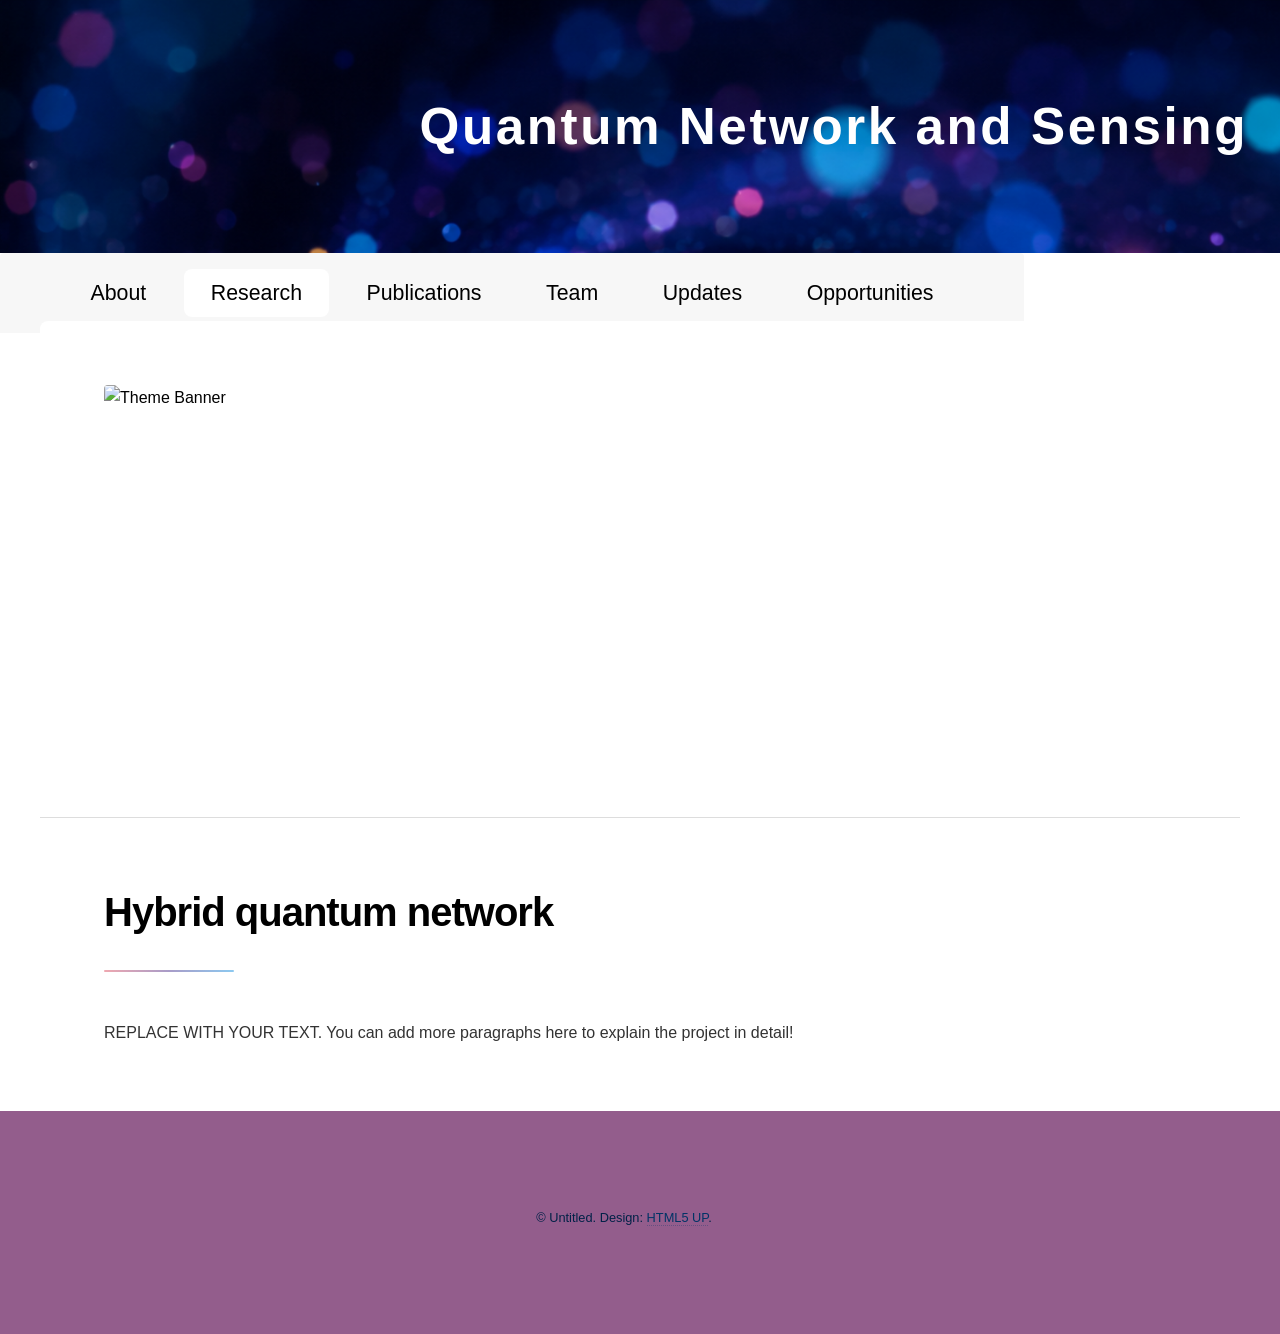
==== hybrid-network.html @ e22edadd "Create hybrid-network.html" ====
<!DOCTYPE HTML>
<html>
	<head>
		<title>Research Theme - NeQsus Lab</title>
		<meta charset="utf-8" />
		<meta name="viewport" content="width=device-width, initial-scale=1, user-scalable=no" />
		<link rel="stylesheet" href="assets/css/main.css?v=15" />
		<noscript><link rel="stylesheet" href="assets/css/noscript.css" /></noscript>
		<style>
			.align-left { text-align: left !important; }
			header.major.align-left::after { margin-left: 0 !important; }
			
			/* Custom Banner Image Styling */
			.image.main {
				margin: 0 0 3em 0;
				padding: 0;
				display: block;
			}
			.image.main img {
				width: 100%;
				height: 400px;
				object-fit: cover; 
				border-radius: 4px 4px 0 0;
			}
			@media screen and (max-width: 736px) {
				.image.main img { height: 200px; }
			}
		</style>
	</head>
	<body class="is-preload">

			<div id="wrapper">
					<header id="header" class="alt">
						<h1 class="site-title">Quantum Network and Sensing</h1>
					</header>

					<nav id="nav">
						<ul>
							<li><a href="index.html">About</a></li>
							<li><a href="research.html" class="active">Research</a></li>
							<li><a href="publications.html">Publications</a></li>
							<li><a href="team.html">Team</a></li>
							<li><a href="news.html">Updates</a></li>
							<li><a href="opportunities.html">Opportunities</a></li>
						</ul>
					</nav>

					<div id="main">
							<!-- 1. CHANGE THIS IMAGE -->
							<span class="image main"><img src="images/images/Hybrid_network.png" alt="Theme Banner" /></span>

							<section class="main">
								<header class="major align-left">
									<!-- 2. CHANGE THIS TITLE -->
									<h2>Hybrid quantum network</h2>
								</header>
								
								<!-- 3. CHANGE THIS TEXT -->
								<p>
									REPLACE WITH YOUR TEXT. You can add more paragraphs here to explain the project in detail!
								</p>
								
							</section>
					</div>

					<footer id="footer">
						<p class="copyright">&copy; Untitled. Design: <a href="https://html5up.net">HTML5 UP</a>.</p>
					</footer>
			</div>

			<script src="assets/js/jquery.min.js"></script>
			<script src="assets/js/jquery.scrollex.min.js"></script>
			<script src="assets/js/jquery.scrolly.min.js"></script>
			<script src="assets/js/browser.min.js"></script>
			<script src="assets/js/breakpoints.min.js"></script>
			<script src="assets/js/util.js"></script>
			<script src="assets/js/main.js"></script>

	</body>
</html>
---- assets/css/main.css ----
@import url(fontawesome-all.min.css);
@import url('https://fonts.googleapis.com/css2?family=Lora:wght@400;700&family=Merriweather:wght@300;400;700&family=Open+Sans:wght@300;400;600;700&display=swap');

/*
	Stellar by HTML5 UP
	html5up.net | @ajlkn
	Free for personal and commercial use under the CCA 3.0 license (html5up.net/license)
*/

html, body, div, span, applet, object,
iframe, h1, h2, h3, h4, h5, h6, p, blockquote,
pre, a, abbr, acronym, address, big, cite,
code, del, dfn, em, img, ins, kbd, q, s, samp,
small, strike, strong, sub, sup, tt, var, b,
u, i, center, dl, dt, dd, ol, ul, li, fieldset,
form, label, legend, table, caption, tbody,
tfoot, thead, tr, th, td, article, aside,
canvas, details, embed, figure, figcaption,
footer, header, hgroup, menu, nav, output, ruby,
section, summary, time, mark, audio, video {
	margin: 0;
	padding: 0;
	border: 0;
	font-size: 100%;
	font: inherit;
	vertical-align: baseline;}

article, aside, details, figcaption, figure,
footer, header, hgroup, menu, nav, section {
	display: block;}

body {
	line-height: 1;
}

ol, ul {
	list-style: none;
}

blockquote, q {
	quotes: none;
}

	blockquote:before, blockquote:after, q:before, q:after {
		content: '';
		content: none;
	}

table {
	border-collapse: collapse;
	border-spacing: 0;
}

body {
	-webkit-text-size-adjust: none;
}

mark {
	background-color: transparent;
	color: inherit;
}

input::-moz-focus-inner {
	border: 0;
	padding: 0;
}

input, select, textarea {
	-moz-appearance: none;
	-webkit-appearance: none;
	-ms-appearance: none;
	appearance: none;
}

/* Basic */

	@-ms-viewport {
		width: device-width;
	}

	body {
		-ms-overflow-style: scrollbar;
	}

	@media screen and (max-width: 480px) {

		html, body {
			min-width: 320px;
		}

	}

	html {
		box-sizing: border-box;
	}

	*, *:before, *:after {
		box-sizing: inherit;
	}

	body {
		background-color: #1a1a1a;
		background-image: url("../../images/Background.jpg");
		background-size: cover;
		background-position: center center;
		background-attachment: fixed;
		background-repeat: no-repeat;
	}

		body.is-preload *, body.is-preload *:before, body.is-preload *:after {
			-moz-animation: none !important;
			-webkit-animation: none !important;
			-ms-animation: none !important;
			animation: none !important;
			-moz-transition: none !important;
			-webkit-transition: none !important;
			-ms-transition: none !important;
			transition: none !important;
		}

/* Type */

	body {
		background-color: #935d8c;
		color: rgba(255, 255, 255, 0.65);
	}

	body, input, select, textarea {
		font-family: "Open Sans", Helvetica, sans-serif;
		font-size: 17pt;
		font-weight: 300;
		line-height: 1.65;
	}

		@media screen and (max-width: 1680px) {

			body, input, select, textarea {
				font-size: 14pt;
			}

		}

		@media screen and (max-width: 1280px) {

			body, input, select, textarea {
				font-size: 12pt;
			}

		}

		@media screen and (max-width: 360px) {

			body, input, select, textarea {
				font-size: 11pt;
			}

		}

	a {
		-moz-transition: color 0.2s ease, border-bottom 0.2s ease;
		-webkit-transition: color 0.2s ease, border-bottom 0.2s ease;
		-ms-transition: color 0.2s ease, border-bottom 0.2s ease;
		transition: color 0.2s ease, border-bottom 0.2s ease;
		text-decoration: none;
		border-bottom: dotted 1px;
		color: inherit;
	}

		a:hover {
			border-bottom-color: transparent;
		}

	strong, b {
		font-weight: 400;
	}

	em, i {
		font-style: italic;
	}

	p {
		margin: 0 0 2em 0;
	}

		p.content {
			-moz-columns: 20em 2;
			-webkit-columns: 20em 2;
			-ms-columns: 20em 2;
			columns: 20em 2;
			-moz-column-gap: 2em;
			-webkit-column-gap: 2em;
			-ms-column-gap: 2em;
			column-gap: 2em;
			text-align: justify;
		}

	h1, h2, h3, h4, h5, h6 {
		font-family: "Lora", serif;
		font-weight: 700;
		line-height: 1.5;
		margin: 0 0 0.7em 0;
		letter-spacing: -0.025em;
	}

		h1 a, h2 a, h3 a, h4 a, h5 a, h6 a {
			color: inherit;
			text-decoration: none;
		}

	h1 {
		font-size: calc(2.5em + 6pt);
		line-height: 1.2;
	}

	h2 {
		font-size: calc(1.5em + 6pt);
	}

	h3 {
		font-size: calc(1.25em + 6pt);
	}

	h4 {
		font-size: calc(1.1em + 6pt);
	}

	h5 {
		font-size: calc(0.9em + 6pt);
	}

	h6 {
		font-size: calc(0.7em + 6pt);
	}

	@media screen and (max-width: 736px) {

		h1 {
			font-size: calc(2em + 6pt);
		}

	}

	sub {
		font-size: 0.8em;
		position: relative;
		top: 0.5em;
	}

	sup {
		font-size: 0.8em;
		position: relative;
		top: -0.5em;
	}

	blockquote {
		border-left: solid 4px;
		font-style: italic;
		margin: 0 0 2em 0;
		padding: 0.5em 0 0.5em 2em;
	}

	code {
		border-radius: 8px;
		border: solid 1px;
		font-family: "Courier New", monospace;
		font-size: 0.9em;
		margin: 0 0.25em;
		padding: 0.25em 0.65em;
	}

	pre {
		-webkit-overflow-scrolling: touch;
		font-family: "Courier New", monospace;
		font-size: 0.9em;
		margin: 0 0 2em 0;
	}

		pre code {
			display: block;
			line-height: 1.75;
			padding: 1em 1.5em;
			overflow-x: auto;
		}

	hr {
		border: 0;
		border-bottom: solid 1px;
		margin: 2em 0;
	}

		hr.major {
			margin: 3em 0;
		}

	.align-left {
		text-align: left;
	}

	.align-center {
		text-align: center;
	}

	.align-right {
		text-align: right;
	}

	input, select, textarea {
		color: #ffffff;
	}

	a:hover {
		color: #ffffff;
	}

	strong, b {
		color: #ffffff;
	}

	h1, h2, h3, h4, h5, h6 {
		color: #ffffff;
	}

	blockquote {
		border-left-color: rgba(255, 255, 255, 0.35);
	}

	code {
		background: rgba(255, 255, 255, 0.075);
		border-color: rgba(255, 255, 255, 0.35);
	}

	hr {
		border-bottom-color: rgba(255, 255, 255, 0.35);
	}

/* Row */

	.row {
		display: flex;
		flex-wrap: wrap;
		box-sizing: border-box;
		align-items: stretch;
	}

		.row > * {
			box-sizing: border-box;
		}

		.row.gtr-uniform > * > :last-child {
			margin-bottom: 0;
		}

		.row.aln-left {
			justify-content: flex-start;
		}

		.row.aln-center {
			justify-content: center;
		}

		.row.aln-right {
			justify-content: flex-end;
		}

		.row.aln-top {
			align-items: flex-start;
		}

		.row.aln-middle {
			align-items: center;
		}

		.row.aln-bottom {
			align-items: flex-end;
		}

		.row > .imp {
			order: -1;
		}

		.row > .col-1 {
			width: 8.33333%;
		}

		.row > .off-1 {
			margin-left: 8.33333%;
		}

		.row > .col-2 {
			width: 16.66667%;
		}

		.row > .off-2 {
			margin-left: 16.66667%;
		}

		.row > .col-3 {
			width: 25%;
		}

		.row > .off-3 {
			margin-left: 25%;
		}

		.row > .col-4 {
			width: 33.33333%;
		}

		.row > .off-4 {
			margin-left: 33.33333%;
		}

		.row > .col-5 {
			width: 41.66667%;
		}

		.row > .off-5 {
			margin-left: 41.66667%;
		}

		.row > .col-6 {
			width: 50%;
		}

		.row > .off-6 {
			margin-left: 50%;
		}

		.row > .col-7 {
			width: 58.33333%;
		}

		.row > .off-7 {
			margin-left: 58.33333%;
		}

		.row > .col-8 {
			width: 66.66667%;
		}

		.row > .off-8 {
			margin-left: 66.66667%;
		}

		.row > .col-9 {
			width: 75%;
		}

		.row > .off-9 {
			margin-left: 75%;
		}

		.row > .col-10 {
			width: 83.33333%;
		}

		.row > .off-10 {
			margin-left: 83.33333%;
		}

		.row > .col-11 {
			width: 91.66667%;
		}

		.row > .off-11 {
			margin-left: 91.66667%;
		}

		.row > .col-12 {
			width: 100%;
		}

		.row > .off-12 {
			margin-left: 100%;
		}

		.row.gtr-0 {
			margin-top: 0;
			margin-left: 0em;
		}

			.row.gtr-0 > * {
				padding: 0 0 0 0em;
			}

			.row.gtr-0.gtr-uniform {
				margin-top: 0em;
			}

				.row.gtr-0.gtr-uniform > * {
					padding-top: 0em;
				}

		.row.gtr-25 {
			margin-top: 0;
			margin-left: -0.375em;
		}

			.row.gtr-25 > * {
				padding: 0 0 0 0.375em;
			}

			.row.gtr-25.gtr-uniform {
				margin-top: -0.375em;
			}

				.row.gtr-25.gtr-uniform > * {
					padding-top: 0.375em;
				}

		.row.gtr-50 {
			margin-top: 0;
			margin-left: -0.75em;
		}

			.row.gtr-50 > * {
				padding: 0 0 0 0.75em;
			}

			.row.gtr-50.gtr-uniform {
				margin-top: -0.75em;
			}

				.row.gtr-50.gtr-uniform > * {
					padding-top: 0.75em;
				}

		.row {
			margin-top: 0;
			margin-left: -1.5em;
		}

			.row > * {
				padding: 0 0 0 1.5em;
			}

			.row.gtr-uniform {
				margin-top: -1.5em;
			}

				.row.gtr-uniform > * {
					padding-top: 1.5em;
				}

		.row.gtr-150 {
			margin-top: 0;
			margin-left: -2.25em;
		}

			.row.gtr-150 > * {
				padding: 0 0 0 2.25em;
			}

			.row.gtr-150.gtr-uniform {
				margin-top: -2.25em;
			}

				.row.gtr-150.gtr-uniform > * {
					padding-top: 2.25em;
				}

		.row.gtr-200 {
			margin-top: 0;
			margin-left: -3em;
		}

			.row.gtr-200 > * {
				padding: 0 0 0 3em;
			}

			.row.gtr-200.gtr-uniform {
				margin-top: -3em;
			}

				.row.gtr-200.gtr-uniform > * {
					padding-top: 3em;
				}

		@media screen and (max-width: 1680px) {

			.row {
				display: flex;
				flex-wrap: wrap;
				box-sizing: border-box;
				align-items: stretch;
			}

				.row > * {
					box-sizing: border-box;
				}

				.row.gtr-uniform > * > :last-child {
					margin-bottom: 0;
				}

				.row.aln-left {
					justify-content: flex-start;
				}

				.row.aln-center {
					justify-content: center;
				}

				.row.aln-right {
					justify-content: flex-end;
				}

				.row.aln-top {
					align-items: flex-start;
				}

				.row.aln-middle {
					align-items: center;
				}

				.row.aln-bottom {
					align-items: flex-end;
				}

				.row > .imp-xlarge {
					order: -1;
				}

				.row > .col-1-xlarge {
					width: 8.33333%;
				}

				.row > .off-1-xlarge {
					margin-left: 8.33333%;
				}

				.row > .col-2-xlarge {
					width: 16.66667%;
				}

				.row > .off-2-xlarge {
					margin-left: 16.66667%;
				}

				.row > .col-3-xlarge {
					width: 25%;
				}

				.row > .off-3-xlarge {
					margin-left: 25%;
				}

				.row > .col-4-xlarge {
					width: 33.33333%;
				}

				.row > .off-4-xlarge {
					margin-left: 33.33333%;
				}

				.row > .col-5-xlarge {
					width: 41.66667%;
				}

				.row > .off-5-xlarge {
					margin-left: 41.66667%;
				}

				.row > .col-6-xlarge {
					width: 50%;
				}

				.row > .off-6-xlarge {
					margin-left: 50%;
				}

				.row > .col-7-xlarge {
					width: 58.33333%;
				}

				.row > .off-7-xlarge {
					margin-left: 58.33333%;
				}

				.row > .col-8-xlarge {
					width: 66.66667%;
				}

				.row > .off-8-xlarge {
					margin-left: 66.66667%;
				}

				.row > .col-9-xlarge {
					width: 75%;
				}

				.row > .off-9-xlarge {
					margin-left: 75%;
				}

				.row > .col-10-xlarge {
					width: 83.33333%;
				}

				.row > .off-10-xlarge {
					margin-left: 83.33333%;
				}

				.row > .col-11-xlarge {
					width: 91.66667%;
				}

				.row > .off-11-xlarge {
					margin-left: 91.66667%;
				}

				.row > .col-12-xlarge {
					width: 100%;
				}

				.row > .off-12-xlarge {
					margin-left: 100%;
				}

				.row.gtr-0 {
					margin-top: 0;
					margin-left: 0em;
				}

					.row.gtr-0 > * {
						padding: 0 0 0 0em;
					}

					.row.gtr-0.gtr-uniform {
						margin-top: 0em;
					}

						.row.gtr-0.gtr-uniform > * {
							padding-top: 0em;
						}

				.row.gtr-25 {
					margin-top: 0;
					margin-left: -0.375em;
				}

					.row.gtr-25 > * {
						padding: 0 0 0 0.375em;
					}

					.row.gtr-25.gtr-uniform {
						margin-top: -0.375em;
					}

						.row.gtr-25.gtr-uniform > * {
							padding-top: 0.375em;
						}

				.row.gtr-50 {
					margin-top: 0;
					margin-left: -0.75em;
				}

					.row.gtr-50 > * {
						padding: 0 0 0 0.75em;
					}

					.row.gtr-50.gtr-uniform {
						margin-top: -0.75em;
					}

						.row.gtr-50.gtr-uniform > * {
							padding-top: 0.75em;
						}

				.row {
					margin-top: 0;
					margin-left: -1.5em;
				}

					.row > * {
						padding: 0 0 0 1.5em;
					}

					.row.gtr-uniform {
						margin-top: -1.5em;
					}

						.row.gtr-uniform > * {
							padding-top: 1.5em;
						}

				.row.gtr-150 {
					margin-top: 0;
					margin-left: -2.25em;
				}

					.row.gtr-150 > * {
						padding: 0 0 0 2.25em;
					}

					.row.gtr-150.gtr-uniform {
						margin-top: -2.25em;
					}

						.row.gtr-150.gtr-uniform > * {
							padding-top: 2.25em;
						}

				.row.gtr-200 {
					margin-top: 0;
					margin-left: -3em;
				}

					.row.gtr-200 > * {
						padding: 0 0 0 3em;
					}

					.row.gtr-200.gtr-uniform {
						margin-top: -3em;
					}

						.row.gtr-200.gtr-uniform > * {
							padding-top: 3em;
						}

		}

		@media screen and (max-width: 1280px) {

			.row {
				display: flex;
				flex-wrap: wrap;
				box-sizing: border-box;
				align-items: stretch;
			}

				.row > * {
					box-sizing: border-box;
				}

				.row.gtr-uniform > * > :last-child {
					margin-bottom: 0;
				}

				.row.aln-left {
					justify-content: flex-start;
				}

				.row.aln-center {
					justify-content: center;
				}

				.row.aln-right {
					justify-content: flex-end;
				}

				.row.aln-top {
					align-items: flex-start;
				}

				.row.aln-middle {
					align-items: center;
				}

				.row.aln-bottom {
					align-items: flex-end;
				}

				.row > .imp-large {
					order: -1;
				}

				.row > .col-1-large {
					width: 8.33333%;
				}

				.row > .off-1-large {
					margin-left: 8.33333%;
				}

				.row > .col-2-large {
					width: 16.66667%;
				}

				.row > .off-2-large {
					margin-left: 16.66667%;
				}

				.row > .col-3-large {
					width: 25%;
				}

				.row > .off-3-large {
					margin-left: 25%;
				}

				.row > .col-4-large {
					width: 33.33333%;
				}

				.row > .off-4-large {
					margin-left: 33.33333%;
				}

				.row > .col-5-large {
					width: 41.66667%;
				}

				.row > .off-5-large {
					margin-left: 41.66667%;
				}

				.row > .col-6-large {
					width: 50%;
				}

				.row > .off-6-large {
					margin-left: 50%;
				}

				.row > .col-7-large {
					width: 58.33333%;
				}

				.row > .off-7-large {
					margin-left: 58.33333%;
				}

				.row > .col-8-large {
					width: 66.66667%;
				}

				.row > .off-8-large {
					margin-left: 66.66667%;
				}

				.row > .col-9-large {
					width: 75%;
				}

				.row > .off-9-large {
					margin-left: 75%;
				}

				.row > .col-10-large {
					width: 83.33333%;
				}

				.row > .off-10-large {
					margin-left: 83.33333%;
				}

				.row > .col-11-large {
					width: 91.66667%;
				}

				.row > .off-11-large {
					margin-left: 91.66667%;
				}

				.row > .col-12-large {
					width: 100%;
				}

				.row > .off-12-large {
					margin-left: 100%;
				}

				.row.gtr-0 {
					margin-top: 0;
					margin-left: 0em;
				}

					.row.gtr-0 > * {
						padding: 0 0 0 0em;
					}

					.row.gtr-0.gtr-uniform {
						margin-top: 0em;
					}

						.row.gtr-0.gtr-uniform > * {
							padding-top: 0em;
						}

				.row.gtr-25 {
					margin-top: 0;
					margin-left: -0.375em;
				}

					.row.gtr-25 > * {
						padding: 0 0 0 0.375em;
					}

					.row.gtr-25.gtr-uniform {
						margin-top: -0.375em;
					}

						.row.gtr-25.gtr-uniform > * {
							padding-top: 0.375em;
						}

				.row.gtr-50 {
					margin-top: 0;
					margin-left: -0.75em;
				}

					.row.gtr-50 > * {
						padding: 0 0 0 0.75em;
					}

					.row.gtr-50.gtr-uniform {
						margin-top: -0.75em;
					}

						.row.gtr-50.gtr-uniform > * {
							padding-top: 0.75em;
						}

				.row {
					margin-top: 0;
					margin-left: -1.5em;
				}

					.row > * {
						padding: 0 0 0 1.5em;
					}

					.row.gtr-uniform {
						margin-top: -1.5em;
					}

						.row.gtr-uniform > * {
							padding-top: 1.5em;
						}

				.row.gtr-150 {
					margin-top: 0;
					margin-left: -2.25em;
				}

					.row.gtr-150 > * {
						padding: 0 0 0 2.25em;
					}

					.row.gtr-150.gtr-uniform {
						margin-top: -2.25em;
					}

						.row.gtr-150.gtr-uniform > * {
							padding-top: 2.25em;
						}

				.row.gtr-200 {
					margin-top: 0;
					margin-left: -3em;
				}

					.row.gtr-200 > * {
						padding: 0 0 0 3em;
					}

					.row.gtr-200.gtr-uniform {
						margin-top: -3em;
					}

						.row.gtr-200.gtr-uniform > * {
							padding-top: 3em;
						}

		}

		@media screen and (max-width: 980px) {

			.row {
				display: flex;
				flex-wrap: wrap;
				box-sizing: border-box;
				align-items: stretch;
			}

				.row > * {
					box-sizing: border-box;
				}

				.row.gtr-uniform > * > :last-child {
					margin-bottom: 0;
				}

				.row.aln-left {
					justify-content: flex-start;
				}

				.row.aln-center {
					justify-content: center;
				}

				.row.aln-right {
					justify-content: flex-end;
				}

				.row.aln-top {
					align-items: flex-start;
				}

				.row.aln-middle {
					align-items: center;
				}

				.row.aln-bottom {
					align-items: flex-end;
				}

				.row > .imp-medium {
					order: -1;
				}

				.row > .col-1-medium {
					width: 8.33333%;
				}

				.row > .off-1-medium {
					margin-left: 8.33333%;
				}

				.row > .col-2-medium {
					width: 16.66667%;
				}

				.row > .off-2-medium {
					margin-left: 16.66667%;
				}

				.row > .col-3-medium {
					width: 25%;
				}

				.row > .off-3-medium {
					margin-left: 25%;
				}

				.row > .col-4-medium {
					width: 33.33333%;
				}

				.row > .off-4-medium {
					margin-left: 33.33333%;
				}

				.row > .col-5-medium {
					width: 41.66667%;
				}

				.row > .off-5-medium {
					margin-left: 41.66667%;
				}

				.row > .col-6-medium {
					width: 50%;
				}

				.row > .off-6-medium {
					margin-left: 50%;
				}

				.row > .col-7-medium {
					width: 58.33333%;
				}

				.row > .off-7-medium {
					margin-left: 58.33333%;
				}

				.row > .col-8-medium {
					width: 66.66667%;
				}

				.row > .off-8-medium {
					margin-left: 66.66667%;
				}

				.row > .col-9-medium {
					width: 75%;
				}

				.row > .off-9-medium {
					margin-left: 75%;
				}

				.row > .col-10-medium {
					width: 83.33333%;
				}

				.row > .off-10-medium {
					margin-left: 83.33333%;
				}

				.row > .col-11-medium {
					width: 91.66667%;
				}

				.row > .off-11-medium {
					margin-left: 91.66667%;
				}

				.row > .col-12-medium {
					width: 100%;
				}

				.row > .off-12-medium {
					margin-left: 100%;
				}

				.row.gtr-0 {
					margin-top: 0;
					margin-left: 0em;
				}

					.row.gtr-0 > * {
						padding: 0 0 0 0em;
					}

					.row.gtr-0.gtr-uniform {
						margin-top: 0em;
					}

						.row.gtr-0.gtr-uniform > * {
							padding-top: 0em;
						}

				.row.gtr-25 {
					margin-top: 0;
					margin-left: -0.375em;
				}

					.row.gtr-25 > * {
						padding: 0 0 0 0.375em;
					}

					.row.gtr-25.gtr-uniform {
						margin-top: -0.375em;
					}

						.row.gtr-25.gtr-uniform > * {
							padding-top: 0.375em;
						}

				.row.gtr-50 {
					margin-top: 0;
					margin-left: -0.75em;
				}

					.row.gtr-50 > * {
						padding: 0 0 0 0.75em;
					}

					.row.gtr-50.gtr-uniform {
						margin-top: -0.75em;
					}

						.row.gtr-50.gtr-uniform > * {
							padding-top: 0.75em;
						}

				.row {
					margin-top: 0;
					margin-left: -1.5em;
				}

					.row > * {
						padding: 0 0 0 1.5em;
					}

					.row.gtr-uniform {
						margin-top: -1.5em;
					}

						.row.gtr-uniform > * {
							padding-top: 1.5em;
						}

				.row.gtr-150 {
					margin-top: 0;
					margin-left: -2.25em;
				}

					.row.gtr-150 > * {
						padding: 0 0 0 2.25em;
					}

					.row.gtr-150.gtr-uniform {
						margin-top: -2.25em;
					}

						.row.gtr-150.gtr-uniform > * {
							padding-top: 2.25em;
						}

				.row.gtr-200 {
					margin-top: 0;
					margin-left: -3em;
				}

					.row.gtr-200 > * {
						padding: 0 0 0 3em;
					}

					.row.gtr-200.gtr-uniform {
						margin-top: -3em;
					}

						.row.gtr-200.gtr-uniform > * {
							padding-top: 3em;
						}

		}

		@media screen and (max-width: 736px) {

			.row {
				display: flex;
				flex-wrap: wrap;
				box-sizing: border-box;
				align-items: stretch;
			}

				.row > * {
					box-sizing: border-box;
				}

				.row.gtr-uniform > * > :last-child {
					margin-bottom: 0;
				}

				.row.aln-left {
					justify-content: flex-start;
				}

				.row.aln-center {
					justify-content: center;
				}

				.row.aln-right {
					justify-content: flex-end;
				}

				.row.aln-top {
					align-items: flex-start;
				}

				.row.aln-middle {
					align-items: center;
				}

				.row.aln-bottom {
					align-items: flex-end;
				}

				.row > .imp-small {
					order: -1;
				}

				.row > .col-1-small {
					width: 8.33333%;
				}

				.row > .off-1-small {
					margin-left: 8.33333%;
				}

				.row > .col-2-small {
					width: 16.66667%;
				}

				.row > .off-2-small {
					margin-left: 16.66667%;
				}

				.row > .col-3-small {
					width: 25%;
				}

				.row > .off-3-small {
					margin-left: 25%;
				}

				.row > .col-4-small {
					width: 33.33333%;
				}

				.row > .off-4-small {
					margin-left: 33.33333%;
				}

				.row > .col-5-small {
					width: 41.66667%;
				}

				.row > .off-5-small {
					margin-left: 41.66667%;
				}

				.row > .col-6-small {
					width: 50%;
				}

				.row > .off-6-small {
					margin-left: 50%;
				}

				.row > .col-7-small {
					width: 58.33333%;
				}

				.row > .off-7-small {
					margin-left: 58.33333%;
				}

				.row > .col-8-small {
					width: 66.66667%;
				}

				.row > .off-8-small {
					margin-left: 66.66667%;
				}

				.row > .col-9-small {
					width: 75%;
				}

				.row > .off-9-small {
					margin-left: 75%;
				}

				.row > .col-10-small {
					width: 83.33333%;
				}

				.row > .off-10-small {
					margin-left: 83.33333%;
				}

				.row > .col-11-small {
					width: 91.66667%;
				}

				.row > .off-11-small {
					margin-left: 91.66667%;
				}

				.row > .col-12-small {
					width: 100%;
				}

				.row > .off-12-small {
					margin-left: 100%;
				}

				.row.gtr-0 {
					margin-top: 0;
					margin-left: 0em;
				}

					.row.gtr-0 > * {
						padding: 0 0 0 0em;
					}

					.row.gtr-0.gtr-uniform {
						margin-top: 0em;
					}

						.row.gtr-0.gtr-uniform > * {
							padding-top: 0em;
						}

				.row.gtr-25 {
					margin-top: 0;
					margin-left: -0.25em;
				}

					.row.gtr-25 > * {
						padding: 0 0 0 0.25em;
					}

					.row.gtr-25.gtr-uniform {
						margin-top: -0.25em;
					}

						.row.gtr-25.gtr-uniform > * {
							padding-top: 0.25em;
						}

				.row.gtr-50 {
					margin-top: 0;
					margin-left: -0.5em;
				}

					.row.gtr-50 > * {
						padding: 0 0 0 0.5em;
					}

					.row.gtr-50.gtr-uniform {
						margin-top: -0.5em;
					}

						.row.gtr-50.gtr-uniform > * {
							padding-top: 0.5em;
						}

				.row {
					margin-top: 0;
					margin-left: -1em;
				}

					.row > * {
						padding: 0 0 0 1em;
					}

					.row.gtr-uniform {
						margin-top: -1em;
					}

						.row.gtr-uniform > * {
							padding-top: 1em;
						}

				.row.gtr-150 {
					margin-top: 0;
					margin-left: -1.5em;
				}

					.row.gtr-150 > * {
						padding: 0 0 0 1.5em;
					}

					.row.gtr-150.gtr-uniform {
						margin-top: -1.5em;
					}

						.row.gtr-150.gtr-uniform > * {
							padding-top: 1.5em;
						}

				.row.gtr-200 {
					margin-top: 0;
					margin-left: -2em;
				}

					.row.gtr-200 > * {
						padding: 0 0 0 2em;
					}

					.row.gtr-200.gtr-uniform {
						margin-top: -2em;
					}

						.row.gtr-200.gtr-uniform > * {
							padding-top: 2em;
						}

		}

		@media screen and (max-width: 480px) {

			.row {
				display: flex;
				flex-wrap: wrap;
				box-sizing: border-box;
				align-items: stretch;
			}

				.row > * {
					box-sizing: border-box;
				}

				.row.gtr-uniform > * > :last-child {
					margin-bottom: 0;
				}

				.row.aln-left {
					justify-content: flex-start;
				}

				.row.aln-center {
					justify-content: center;
				}

				.row.aln-right {
					justify-content: flex-end;
				}

				.row.aln-top {
					align-items: flex-start;
				}

				.row.aln-middle {
					align-items: center;
				}

				.row.aln-bottom {
					align-items: flex-end;
				}

				.row > .imp-xsmall {
					order: -1;
				}

				.row > .col-1-xsmall {
					width: 8.33333%;
				}

				.row > .off-1-xsmall {
					margin-left: 8.33333%;
				}

				.row > .col-2-xsmall {
					width: 16.66667%;
				}

				.row > .off-2-xsmall {
					margin-left: 16.66667%;
				}

				.row > .col-3-xsmall {
					width: 25%;
				}

				.row > .off-3-xsmall {
					margin-left: 25%;
				}

				.row > .col-4-xsmall {
					width: 33.33333%;
				}

				.row > .off-4-xsmall {
					margin-left: 33.33333%;
				}

				.row > .col-5-xsmall {
					width: 41.66667%;
				}

				.row > .off-5-xsmall {
					margin-left: 41.66667%;
				}

				.row > .col-6-xsmall {
					width: 50%;
				}

				.row > .off-6-xsmall {
					margin-left: 50%;
				}

				.row > .col-7-xsmall {
					width: 58.33333%;
				}

				.row > .off-7-xsmall {
					margin-left: 58.33333%;
				}

				.row > .col-8-xsmall {
					width: 66.66667%;
				}

				.row > .off-8-xsmall {
					margin-left: 66.66667%;
				}

				.row > .col-9-xsmall {
					width: 75%;
				}

				.row > .off-9-xsmall {
					margin-left: 75%;
				}

				.row > .col-10-xsmall {
					width: 83.33333%;
				}

				.row > .off-10-xsmall {
					margin-left: 83.33333%;
				}

				.row > .col-11-xsmall {
					width: 91.66667%;
				}

				.row > .off-11-xsmall {
					margin-left: 91.66667%;
				}

				.row > .col-12-xsmall {
					width: 100%;
				}

				.row > .off-12-xsmall {
					margin-left: 100%;
				}

				.row.gtr-0 {
					margin-top: 0;
					margin-left: 0em;
				}

					.row.gtr-0 > * {
						padding: 0 0 0 0em;
					}

					.row.gtr-0.gtr-uniform {
						margin-top: 0em;
					}

						.row.gtr-0.gtr-uniform > * {
							padding-top: 0em;
						}

				.row.gtr-25 {
					margin-top: 0;
					margin-left: -0.3125em;
				}

					.row.gtr-25 > * {
						padding: 0 0 0 0.3125em;
					}

					.row.gtr-25.gtr-uniform {
						margin-top: -0.3125em;
					}

						.row.gtr-25.gtr-uniform > * {
							padding-top: 0.3125em;
						}

				.row.gtr-50 {
					margin-top: 0;
					margin-left: -0.625em;
				}

					.row.gtr-50 > * {
						padding: 0 0 0 0.625em;
					}

					.row.gtr-50.gtr-uniform {
						margin-top: -0.625em;
					}

						.row.gtr-50.gtr-uniform > * {
							padding-top: 0.625em;
						}

				.row {
					margin-top: 0;
					margin-left: -1.25em;
				}

					.row > * {
						padding: 0 0 0 1.25em;
					}

					.row.gtr-uniform {
						margin-top: -1.25em;
					}

						.row.gtr-uniform > * {
							padding-top: 1.25em;
						}

				.row.gtr-150 {
					margin-top: 0;
					margin-left: -1.875em;
				}

					.row.gtr-150 > * {
						padding: 0 0 0 1.875em;
					}

					.row.gtr-150.gtr-uniform {
						margin-top: -1.875em;
					}

						.row.gtr-150.gtr-uniform > * {
							padding-top: 1.875em;
						}

				.row.gtr-200 {
					margin-top: 0;
					margin-left: -2.5em;
				}

					.row.gtr-200 > * {
						padding: 0 0 0 2.5em;
					}

					.row.gtr-200.gtr-uniform {
						margin-top: -2.5em;
					}

						.row.gtr-200.gtr-uniform > * {
							padding-top: 2.5em;
						}

		}

/* Box */

	.box {
		border-radius: 8px;
		border: solid;
		margin-bottom: 2em;
		padding: 1.5em;
	}

		.box > :last-child,
		.box > :last-child > :last-child,
		.box > :last-child > :last-child > :last-child {
			margin-bottom: 0;
		}

		.box.alt {
			border: 0;
			border-radius: 0;
			padding: 0;
		}

	.box {
		border-color: rgba(255, 255, 255, 0.35);
	}

/* Button */

	input[type="submit"],
	input[type="reset"],
	input[type="button"],
	button,
	.button {
		-moz-appearance: none;
		-webkit-appearance: none;
		-ms-appearance: none;
		appearance: none;
		-moz-transition: background-color 0.2s ease-in-out, color 0.2s ease-in-out;
		-webkit-transition: background-color 0.2s ease-in-out, color 0.2s ease-in-out;
		-ms-transition: background-color 0.2s ease-in-out, color 0.2s ease-in-out;
		transition: background-color 0.2s ease-in-out, color 0.2s ease-in-out;
		border-radius: 8px;
		border: 0;
		cursor: pointer;
		display: inline-block;
		font-weight: 300;
		height: 2.75em;
		line-height: 2.75em;
		min-width: 9.25em;
		padding: 0 1.5em;
		text-align: center;
		text-decoration: none;
		white-space: nowrap;
	}

		input[type="submit"].icon,
		input[type="reset"].icon,
		input[type="button"].icon,
		button.icon,
		.button.icon {
			padding-left: 1.35em;
		}

			input[type="submit"].icon:before,
			input[type="reset"].icon:before,
			input[type="button"].icon:before,
			button.icon:before,
			.button.icon:before {
				margin-right: 0.5em;
			}

		input[type="submit"].fit,
		input[type="reset"].fit,
		input[type="button"].fit,
		button.fit,
		.button.fit {
			width: 100%;
		}

		input[type="submit"].small,
		input[type="reset"].small,
		input[type="button"].small,
		button.small,
		.button.small {
			font-size: 0.8em;
		}

		input[type="submit"].large,
		input[type="reset"].large,
		input[type="button"].large,
		button.large,
		.button.large {
			font-size: 1.35em;
		}

		input[type="submit"].disabled, input[type="submit"]:disabled,
		input[type="reset"].disabled,
		input[type="reset"]:disabled,
		input[type="button"].disabled,
		input[type="button"]:disabled,
		button.disabled,
		button:disabled,
		.button.disabled,
		.button:disabled {
			pointer-events: none;
			opacity: 0.25;
		}

		@media screen and (max-width: 736px) {

			input[type="submit"],
			input[type="reset"],
			input[type="button"],
			button,
			.button {
				min-width: 0;
			}

		}

	input[type="submit"],
	input[type="reset"],
	input[type="button"],
	button,
	.button {
		background-color: transparent;
		box-shadow: inset 0 0 0 1px rgba(255, 255, 255, 0.35);
		color: #ffffff !important;
	}

		input[type="submit"]:hover,
		input[type="reset"]:hover,
		input[type="button"]:hover,
		button:hover,
		.button:hover {
			background-color: rgba(255, 255, 255, 0.075);
		}

		input[type="submit"]:active,
		input[type="reset"]:active,
		input[type="button"]:active,
		button:active,
		.button:active {
			background-color: rgba(255, 255, 255, 0.2);
		}

		input[type="submit"].icon:before,
		input[type="reset"].icon:before,
		input[type="button"].icon:before,
		button.icon:before,
		.button.icon:before {
			color: rgba(255, 255, 255, 0.5);
		}

		input[type="submit"].primary,
		input[type="reset"].primary,
		input[type="button"].primary,
		button.primary,
		.button.primary {
			background-color: #8cc9f0;
			color: #ffffff !important;
			box-shadow: none;
		}

			input[type="submit"].primary:hover,
			input[type="reset"].primary:hover,
			input[type="button"].primary:hover,
			button.primary:hover,
			.button.primary:hover {
				background-color: #9acff2;
			}

			input[type="submit"].primary:active,
			input[type="reset"].primary:active,
			input[type="button"].primary:active,
			button.primary:active,
			.button.primary:active {
				background-color: #7ec3ee;
			}

			input[type="submit"].primary.icon:before,
			input[type="reset"].primary.icon:before,
			input[type="button"].primary.icon:before,
			button.primary.icon:before,
			.button.primary.icon:before {
				color: #ffffff !important;
			}

/* Form */

	form {
		margin: 0 0 2em 0;
	}

	label {
		display: block;
		font-size: 0.9em;
		font-weight: 400;
		margin: 0 0 1em 0;
	}

	input[type="text"],
	input[type="password"],
	input[type="email"],
	select,
	textarea {
		-moz-appearance: none;
		-webkit-appearance: none;
		-ms-appearance: none;
		appearance: none;
		border-radius: 8px;
		border: solid 1px;
		color: inherit;
		display: block;
		outline: 0;
		padding: 0 1em;
		text-decoration: none;
		width: 100%;
	}

		input[type="text"]:invalid,
		input[type="password"]:invalid,
		input[type="email"]:invalid,
		select:invalid,
		textarea:invalid {
			box-shadow: none;
		}

	select {
		background-size: 1.25rem;
		background-repeat: no-repeat;
		background-position: calc(100% - 1rem) center;
		height: 2.75em;
		padding-right: 2.75em;
		text-overflow: ellipsis;
	}

		select:focus::-ms-value {
			background-color: transparent;
		}

		select::-ms-expand {
			display: none;
		}

	input[type="text"],
	input[type="password"],
	input[type="email"],
	select {
		height: 2.75em;
	}

	textarea {
		padding: 0.75em 1em;
	}

	input[type="checkbox"],
	input[type="radio"] {
		-moz-appearance: none;
		-webkit-appearance: none;
		-ms-appearance: none;
		appearance: none;
		display: block;
		float: left;
		margin-right: -2em;
		opacity: 0;
		width: 1em;
		z-index: -1;
	}

		input[type="checkbox"] + label,
		input[type="radio"] + label {
			text-decoration: none;
			cursor: pointer;
			display: inline-block;
			font-size: 1em;
			font-weight: 300;
			padding-left: 2.4em;
			padding-right: 0.75em;
			position: relative;
		}

			input[type="checkbox"] + label:before,
			input[type="radio"] + label:before {
				-moz-osx-font-smoothing: grayscale;
				-webkit-font-smoothing: antialiased;
				display: inline-block;
				font-style: normal;
				font-variant: normal;
				text-rendering: auto;
				line-height: 1;
				text-transform: none !important;
				font-family: 'Font Awesome 5 Free';
				font-weight: 900;
			}

			input[type="checkbox"] + label:before,
			input[type="radio"] + label:before {
				border-radius: 8px;
				border: solid 1px;
				content: '';
				display: inline-block;
				font-size: 0.8em;
				height: 2.0625em;
				left: 0;
				line-height: 2.0625em;
				position: absolute;
				text-align: center;
				top: 0;
				width: 2.0625em;
			}

		input[type="checkbox"]:checked + label:before,
		input[type="radio"]:checked + label:before {
			content: '\f00c';
		}

	input[type="checkbox"] + label:before {
		border-radius: 8px;
	}

	input[type="radio"] + label:before {
		border-radius: 100%;
	}

	::-webkit-input-placeholder {
		opacity: 1.0;
	}

	:-moz-placeholder {
		opacity: 1.0;
	}

	::-moz-placeholder {
		opacity: 1.0;
	}

	:-ms-input-placeholder {
		opacity: 1.0;
	}

	label {
		color: #ffffff;
	}

	input[type="text"],
	input[type="password"],
	input[type="email"],
	select,
	textarea {
		background-color: rgba(255, 255, 255, 0.075);
		border-color: rgba(255, 255, 255, 0.35);
	}

		input[type="text"]:focus,
		input[type="password"]:focus,
		input[type="email"]:focus,
		select:focus,
		textarea:focus {
			border-color: #8cc9f0;
			box-shadow: 0 0 0 1px #8cc9f0;
		}

	select {
		background-image: url("data:image/svg+xml;charset=utf8,%3Csvg xmlns='http://www.w3.org/2000/svg' width='40' height='40' preserveAspectRatio='none' viewBox='0 0 40 40'%3E%3Cpath d='M9.4,12.3l10.4,10.4l10.4-10.4c0.2-0.2,0.5-0.4,0.9-0.4c0.3,0,0.6,0.1,0.9,0.4l3.3,3.3c0.2,0.2,0.4,0.5,0.4,0.9 c0,0.4-0.1,0.6-0.4,0.9L20.7,31.9c-0.2,0.2-0.5,0.4-0.9,0.4c-0.3,0-0.6-0.1-0.9-0.4L4.3,17.3c-0.2-0.2-0.4-0.5-0.4-0.9 c0-0.4,0.1-0.6,0.4-0.9l3.3-3.3c0.2-0.2,0.5-0.4,0.9-0.4S9.1,12.1,9.4,12.3z' fill='rgba(255, 255, 255, 0.35)' /%3E%3C/svg%3E");
	}

		select option {
			color: #ffffff;
			background: #935d8c;
		}

	input[type="checkbox"] + label,
	input[type="radio"] + label {
		color: rgba(255, 255, 255, 0.65);
	}

		input[type="checkbox"] + label:before,
		input[type="radio"] + label:before {
			background: rgba(255, 255, 255, 0.075);
			border-color: rgba(255, 255, 255, 0.35);
		}

	input[type="checkbox"]:checked + label:before,
	input[type="radio"]:checked + label:before {
		background-color: #ffffff;
		border-color: #ffffff;
		color: #935d8c;
	}

	input[type="checkbox"]:focus + label:before,
	input[type="radio"]:focus + label:before {
		border-color: #8cc9f0;
		box-shadow: 0 0 0 1px #8cc9f0;
	}

	::-webkit-input-placeholder {
		color: rgba(255, 255, 255, 0.5) !important;
	}

	:-moz-placeholder {
		color: rgba(255, 255, 255, 0.5) !important;
	}

	::-moz-placeholder {
		color: rgba(255, 255, 255, 0.5) !important;
	}

	:-ms-input-placeholder {
		color: rgba(255, 255, 255, 0.5) !important;
	}

	.formerize-placeholder {
		color: rgba(255, 255, 255, 0.5) !important;
	}

/* Icon */

	.icon {
		text-decoration: none;
		-moz-transition: background-color 0.2s ease-in-out, color 0.2s ease-in-out;
		-webkit-transition: background-color 0.2s ease-in-out, color 0.2s ease-in-out;
		-ms-transition: background-color 0.2s ease-in-out, color 0.2s ease-in-out;
		transition: background-color 0.2s ease-in-out, color 0.2s ease-in-out;
		border-bottom: none;
		position: relative;
	}

		.icon:before {
			-moz-osx-font-smoothing: grayscale;
			-webkit-font-smoothing: antialiased;
			display: inline-block;
			font-style: normal;
			font-variant: normal;
			text-rendering: auto;
			line-height: 1;
			text-transform: none !important;
			font-family: 'Font Awesome 5 Free';
			font-weight: 400;
		}

		.icon > .label {
			display: none;
		}

		.icon:before {
			line-height: solid;
		}

		.icon.solid:before {
			font-weight: 900;
		}

		.icon.brands:before {
			font-family: 'Font Awesome 5 Brands';
		}

		.icon.major {
			border: solid 1px;
			display: inline-block;
			border-radius: 100%;
			padding: 0.65em;
			margin: 0 0 2em 0;
			cursor: default;
		}

			.icon.major:before {
				display: inline-block;
				font-size: 6.25rem;
				width: 2.25em;
				height: 2.25em;
				line-height: 2.2em;
				border-radius: 100%;
				border: solid 1px;
				text-align: center;
			}

		.icon.alt {
			display: inline-block;
			border: solid 1px;
			border-radius: 100%;
		}

			.icon.alt:before {
				display: block;
				font-size: 1.25em;
				width: 2em;
				height: 2em;
				text-align: center;
				line-height: 2em;
			}

		.icon.style1 {
			color: #efa8b0;
		}

		.icon.style2 {
			color: #c79cc8;
		}

		.icon.style3 {
			color: #a89cc8;
		}

		.icon.style4 {
			color: #9bb2e1;
		}

		.icon.style5 {
			color: #8cc9f0;
		}

		@media screen and (max-width: 1680px) {

			.icon.major:before {
				font-size: 5.5rem;
			}

		}

		@media screen and (max-width: 1280px) {

			.icon.major:before {
				font-size: 4.75rem;
			}

		}

		@media screen and (max-width: 736px) {

			.icon.major {
				margin: 0 0 1.5em 0;
				padding: 0.35em;
			}

				.icon.major:before {
					font-size: 3.5rem;
				}

		}

	.icon.major {
		border-color: rgba(255, 255, 255, 0.35);
	}

		.icon.major:before {
			border-color: rgba(255, 255, 255, 0.35);
		}

	.icon.alt {
		border-color: rgba(255, 255, 255, 0.35);
		color: #ffffff;
	}

		.icon.alt:hover {
			background-color: rgba(255, 255, 255, 0.075);
		}

		.icon.alt:active {
			background-color: rgba(255, 255, 255, 0.2);
		}

/* Image */

	.image {
		border-radius: 8px;
		border: 0;
		display: inline-block;
		position: relative;
	}

		.image img {
			border-radius: 8px;
			display: block;
		}

		.image.left, .image.right {
			max-width: 40%;
		}

			.image.left img, .image.right img {
				width: 100%;
			}

		.image.left {
			float: left;
			margin: 0 1.5em 1em 0;
			top: 0.25em;
		}

		.image.right {
			float: right;
			margin: 0 0 1em 1.5em;
			top: 0.25em;
		}

		.image.fit {
			display: block;
			margin: 0 0 2em 0;
			width: 100%;
		}

			.image.fit img {
				width: 100%;
			}

		.image.main {
			display: block;
			margin: 0 0 3em 0;
			width: 100%;
		}

			.image.main img {
				width: 100%;
			}

/* List */

	ol {
		list-style: decimal;
		margin: 0 0 2em 0;
		padding-left: 1.25em;
	}

		ol li {
			padding-left: 0.25em;
		}

	ul {
		list-style: disc;
		margin: 0 0 2em 0;
		padding-left: 1em;
	}

		ul li {
			padding-left: 0.5em;
		}

		ul.alt {
			list-style: none;
			padding-left: 0;
		}

			ul.alt li {
				border-top: solid 1px;
				padding: 0.5em 0;
			}

				ul.alt li:first-child {
					border-top: 0;
					padding-top: 0;
				}

	dl {
		margin: 0 0 2em 0;
	}

		dl dt {
			display: block;
			font-weight: 400;
			margin: 0 0 1em 0;
		}

		dl dd {
			margin-left: 2em;
		}

		dl.alt dt {
			display: block;
			width: 3em;
			margin: 0;
			clear: left;
			float: left;
		}

		dl.alt dd {
			margin: 0 0 0.85em 5.5em;
		}

		dl.alt:after {
			content: '';
			display: block;
			clear: both;
		}

	ul.alt li {
		border-top-color: rgba(255, 255, 255, 0.35);
	}

	dl dt {
		color: #ffffff;
	}

/* Actions */

	ul.actions {
		display: -moz-flex;
		display: -webkit-flex;
		display: -ms-flex;
		display: flex;
		cursor: default;
		list-style: none;
		margin-left: -1em;
		padding-left: 0;
	}

		ul.actions li {
			padding: 0 0 0 1em;
			vertical-align: middle;
		}

		ul.actions.special {
			-moz-justify-content: center;
			-webkit-justify-content: center;
			-ms-justify-content: center;
			justify-content: center;
			width: 100%;
			margin-left: 0;
		}

			ul.actions.special li:first-child {
				padding-left: 0;
			}

		ul.actions.stacked {
			-moz-flex-direction: column;
			-webkit-flex-direction: column;
			-ms-flex-direction: column;
			flex-direction: column;
			margin-left: 0;
		}

			ul.actions.stacked li {
				padding: 1.3em 0 0 0;
			}

				ul.actions.stacked li:first-child {
					padding-top: 0;
				}

		ul.actions.fit {
			width: calc(100% + 1em);
		}

			ul.actions.fit li {
				-moz-flex-grow: 1;
				-webkit-flex-grow: 1;
				-ms-flex-grow: 1;
				flex-grow: 1;
				-moz-flex-shrink: 1;
				-webkit-flex-shrink: 1;
				-ms-flex-shrink: 1;
				flex-shrink: 1;
				width: 100%;
			}

				ul.actions.fit li > * {
					width: 100%;
				}

			ul.actions.fit.stacked {
				width: 100%;
			}

		@media screen and (max-width: 480px) {

			ul.actions:not(.fixed) {
				-moz-flex-direction: column;
				-webkit-flex-direction: column;
				-ms-flex-direction: column;
				flex-direction: column;
				margin-left: 0;
				width: 100% !important;
			}

				ul.actions:not(.fixed) li {
					-moz-flex-grow: 1;
					-webkit-flex-grow: 1;
					-ms-flex-grow: 1;
					flex-grow: 1;
					-moz-flex-shrink: 1;
					-webkit-flex-shrink: 1;
					-ms-flex-shrink: 1;
					flex-shrink: 1;
					padding: 1em 0 0 0;
					text-align: center;
					width: 100%;
				}

					ul.actions:not(.fixed) li > * {
						width: 100%;
					}

					ul.actions:not(.fixed) li:first-child {
						padding-top: 0;
					}

					ul.actions:not(.fixed) li input[type="submit"],
					ul.actions:not(.fixed) li input[type="reset"],
					ul.actions:not(.fixed) li input[type="button"],
					ul.actions:not(.fixed) li button,
					ul.actions:not(.fixed) li .button {
						width: 100%;
					}

						ul.actions:not(.fixed) li input[type="submit"].icon:before,
						ul.actions:not(.fixed) li input[type="reset"].icon:before,
						ul.actions:not(.fixed) li input[type="button"].icon:before,
						ul.actions:not(.fixed) li button.icon:before,
						ul.actions:not(.fixed) li .button.icon:before {
							margin-left: -0.5rem;
						}

		}

/* Icons */

	ul.icons {
		cursor: default;
		list-style: none;
		padding-left: 0;
	}

		ul.icons li {
			display: inline-block;
			padding: 0 0.65em 0 0;
		}

			ul.icons li:last-child {
				padding-right: 0 !important;
			}

/* Section/Article */

	section.special, article.special {
		text-align: center;
	}

	header.major {
		margin-bottom: 3em;
	}

		header.major h2 {
			font-size: calc(2em + 6pt);
		}

			header.major h2:after {
				display: block;
				content: '';
				width: 3.25em;
				height: 2px;
				margin: 0.7em 0 1em 0;
				border-radius: 2px;
			}

				section.special header.major h2:after, article.special header.major h2:after {
					margin-left: auto;
					margin-right: auto;
				}

		header.major p {
			font-size: 1.25em;
			letter-spacing: -0.025em;
		}

		header.major.special {
			text-align: center;
		}

			header.major.special h2:after {
				margin-left: auto;
				margin-right: auto;
			}

	footer.major {
		margin-top: 3em;
	}

	@media screen and (max-width: 736px) {

		header.major {
			margin-bottom: 0;
		}

			header.major h2 {
				font-size: calc(1.5em + 6pt);
			}

			header.major p {
				font-size: 1em;
				letter-spacing: 0;
			}

				header.major p br {
					display: none;
				}

		footer.major {
			margin-top: 0;
		}

	}

	header.major h2:after {
		background-color: rgba(255, 255, 255, 0.35);
	}

/* Table */

	.table-wrapper {
		-webkit-overflow-scrolling: touch;
		overflow-x: auto;
	}

	table {
		margin: 0 0 2em 0;
		width: 100%;
	}

		table tbody tr {
			border: solid 1px;
			border-left: 0;
			border-right: 0;
		}

		table td {
			padding: 0.75em 0.75em;
		}

		table th {
			font-size: 0.9em;
			font-weight: 400;
			padding: 0 0.75em 0.75em 0.75em;
			text-align: left;
		}

		table thead {
			border-bottom: solid 2px;
		}

		table tfoot {
			border-top: solid 2px;
		}

		table.alt {
			border-collapse: separate;
		}

			table.alt tbody tr td {
				border: solid 1px;
				border-left-width: 0;
				border-top-width: 0;
			}

				table.alt tbody tr td:first-child {
					border-left-width: 1px;
				}

			table.alt tbody tr:first-child td {
				border-top-width: 1px;
			}

			table.alt thead {
				border-bottom: 0;
			}

			table.alt tfoot {
				border-top: 0;
			}

	table tbody tr {
		border-color: rgba(255, 255, 255, 0.35);
	}

		table tbody tr:nth-child(2n + 1) {
			background-color: rgba(255, 255, 255, 0.075);
		}

	table th {
		color: #ffffff;
	}

	table thead {
		border-bottom-color: rgba(255, 255, 255, 0.35);
	}

	table tfoot {
		border-top-color: rgba(255, 255, 255, 0.35);
	}

	table.alt tbody tr td {
		border-color: rgba(255, 255, 255, 0.35);
	}

/* Features */

	.features {
		display: -moz-flex;
		display: -webkit-flex;
		display: -ms-flex;
		display: flex;
		-moz-flex-wrap: wrap;
		-webkit-flex-wrap: wrap;
		-ms-flex-wrap: wrap;
		flex-wrap: wrap;
		-moz-justify-content: center;
		-webkit-justify-content: center;
		-ms-justify-content: center;
		justify-content: center;
		width: calc(100% + 2em);
		margin: 0 0 3em -2em;
		padding: 0;
		list-style: none;
	}

		.features li {
			width: calc(33.33333% - 2em);
			margin-left: 2em;
			margin-top: 3em;
			padding: 0;
		}

			.features li:nth-child(1), .features li:nth-child(2), .features li:nth-child(3) {
				margin-top: 0;
			}

			.features li > :last-child {
				margin-bottom: 0;
			}

		@media screen and (max-width: 980px) {

			.features li {
				width: calc(50% - 2em);
			}

				.features li:nth-child(3) {
					margin-top: 3em;
				}

		}

		@media screen and (max-width: 736px) {

			.features {
				width: 100%;
				margin: 0 0 2em 0;
			}

				.features li {
					width: 100%;
					margin-left: 0;
					margin-top: 2em;
				}

					.features li:nth-child(2), .features li:nth-child(3) {
						margin-top: 2em;
					}

		}

/* Statistics */

	.statistics {
		display: -moz-flex;
		display: -webkit-flex;
		display: -ms-flex;
		display: flex;
		width: 100%;
		margin: 0 0 3em 0;
		padding: 0;
		list-style: none;
		cursor: default;
	}

		.statistics li {
			-moz-flex: 1;
			-webkit-flex: 1;
			-ms-flex: 1;
			flex: 1;
			padding: 1.5em;
			color: #ffffff;
			text-align: center;
		}

			.statistics li.style1 {
				background-color: #efa8b0;
			}

			.statistics li.style2 {
				background-color: #c79cc8;
			}

			.statistics li.style3 {
				background-color: #a89cc8;
			}

			.statistics li.style4 {
				background-color: #9bb2e1;
			}

			.statistics li.style5 {
				background-color: #8cc9f0;
			}

			.statistics li strong, .statistics li b {
				display: block;
				font-size: 2em;
				line-height: 1.1;
				color: inherit !important;
				font-weight: 300;
				letter-spacing: -0.025em;
			}

			.statistics li:first-child {
				border-top-left-radius: 8px;
				border-bottom-left-radius: 8px;
			}

			.statistics li:last-child {
				border-top-right-radius: 8px;
				border-bottom-right-radius: 8px;
			}

			.statistics li .icon {
				display: inline-block;
			}

				.statistics li .icon:before {
					font-size: 2.75rem;
					line-height: 1.3;
				}

		@media screen and (max-width: 980px) {

			.statistics li strong, .statistics li b {
				font-size: 1.5em;
			}

		}

		@media screen and (max-width: 736px) {

			.statistics {
				display: block;
				width: 20em;
				max-width: 100%;
				margin: 0 auto 2em auto;
			}

				.statistics li:first-child {
					border-bottom-left-radius: 0;
					border-top-right-radius: 8px;
				}

				.statistics li:last-child {
					border-top-right-radius: 0;
					border-bottom-left-radius: 8px;
				}

				.statistics li .icon:before {
					font-size: 3.75rem;
				}

				.statistics li strong, .statistics li b {
					font-size: 2.5em;
				}

		}

/* Spotlight */

	.spotlight {
		display: -moz-flex;
		display: -webkit-flex;
		display: -ms-flex;
		display: flex;
		-moz-align-items: center;
		-webkit-align-items: center;
		-ms-align-items: center;
		align-items: center;
		margin: 0 0 2em 0;
	}

		.spotlight .content {
			-moz-flex: 1;
			-webkit-flex: 1;
			-ms-flex: 1;
			flex: 1;
		}

			.spotlight .content > :last-child {
				margin-bottom: 0;
			}

			.spotlight .content header.major {
				margin: 0 0 2em 0;
			}

		.spotlight .image {
			display: inline-block;
			margin-left: 4em;
			padding: 0.65em;
			border-radius: 100%;
			border: solid 1px;
		}

			.spotlight .image img {
				display: block;
				border-radius: 100%;
				width: 16em;
			}

		@media screen and (max-width: 980px) {

			.spotlight {
				-moz-flex-direction: column-reverse;
				-webkit-flex-direction: column-reverse;
				-ms-flex-direction: column-reverse;
				flex-direction: column-reverse;
				text-align: center;
			}

				.spotlight .content {
					-moz-flex: 0 1 auto;
					-webkit-flex: 0 1 auto;
					-ms-flex: 0 1 auto;
					flex: 0 1 auto;
					width: 100%;
				}

					.spotlight .content header.major h2:after {
						margin-left: auto;
						margin-right: auto;
					}

					.spotlight .content .actions {
						-moz-justify-content: center;
						-webkit-justify-content: center;
						-ms-justify-content: center;
						justify-content: center;
						width: calc(100% + 1em);
					}

				.spotlight .image {
					-moz-flex: 0 1 auto;
					-webkit-flex: 0 1 auto;
					-ms-flex: 0 1 auto;
					flex: 0 1 auto;
					margin-left: 0;
					margin-bottom: 2em;
				}

		}

		@media screen and (max-width: 736px) {

			.spotlight .image {
				padding: 0.35em;
			}

				.spotlight .image img {
					width: 12em;
				}

		}

	.spotlight .image {
		border-color: rgba(255, 255, 255, 0.35);
	}

/* Header */

	#header {
		padding: 5em 5em 1em 5em ;
		text-align: center;
	}

		#header h1 {
			margin: 0 0 0.25em 0;
		}

		#header p {
			font-size: 1.25em;
			letter-spacing: -0.025em;
		}

		#header.alt {
			padding: 1em 5em 1em 5em ;
		}

			#header.alt h1 {
				font-size: calc(3.25em + 6pt);
			}

			#header.alt > * {
				-moz-transition: opacity 3s ease;
				-webkit-transition: opacity 3s ease;
				-ms-transition: opacity 3s ease;
				transition: opacity 3s ease;
				-moz-transition-delay: 0.5s;
				-webkit-transition-delay: 0.5s;
				-ms-transition-delay: 0.5s;
				transition-delay: 0.5s;
				opacity: 1;
			}

			#header.alt .logo {
				-moz-transition: opacity 1.25s ease, -moz-transform 0.5s ease;
				-webkit-transition: opacity 1.25s ease, -webkit-transform 0.5s ease;
				-ms-transition: opacity 1.25s ease, -ms-transform 0.5s ease;
				transition: opacity 1.25s ease, transform 0.5s ease;
				-moz-transition-delay: 0s;
				-webkit-transition-delay: 0s;
				-ms-transition-delay: 0s;
				transition-delay: 0s;
				display: block;
				margin: 0 auto 0 auto;
			}

				#header.alt .logo img {
					display: block;
					margin: 0 auto;
					max-width: 40%;
				}

		@media screen and (max-width: 1280px) {

			#header {
				padding: 4em 4em 0.1em 4em ;
			}

				#header.alt {
					padding: 6em 4em 3em 4em ;
				}

		}

		@media screen and (max-width: 980px) {

			#header {
				padding: 4em 3em 0.1em 3em ;
			}

				#header.alt {
					padding: 5em 3em 2em 3em ;
				}

		}

		@media screen and (max-width: 736px) {

			#header {
				padding: 3em 2em 0.1em 2em ;
			}

				#header p {
					font-size: 1em;
					letter-spacing: 0;
				}

					#header p br {
						display: none;
					}

				#header.alt {
					padding: 4em 2em 1em 2em ;
				}

					#header.alt h1 {
						font-size: calc(2.5em + 6pt);
					}

		}

		@media screen and (max-width: 480px) {

			#header {
				padding: 3em 1.5em 0.1em 1.5em ;
			}

				#header.alt {
					padding: 4em 1.5em 1em 1.5em ;
				}

		}

		@media screen and (max-width: 360px) {

			#header {
				padding: 2.5em 1em 0.1em 1em ;
			}

				#header.alt {
					padding: 3.5em 1em 0.5em 1em ;
				}

		}

		body.is-preload #header.alt > * {
			opacity: 0;
		}

		body.is-preload #header.alt .logo {
			-moz-transform: scale(0.8) rotate(-30deg);
			-webkit-transform: scale(0.8) rotate(-30deg);
			-ms-transform: scale(0.8) rotate(-30deg);
			transform: scale(0.8) rotate(-30deg);
		}

/* Nav */

	#nav {
		-moz-transition: background-color 0.2s ease, border-top-left-radius 0.2s ease, border-top-right-radius 0.2s ease, padding 0.2s ease;
		-webkit-transition: background-color 0.2s ease, border-top-left-radius 0.2s ease, border-top-right-radius 0.2s ease, padding 0.2s ease;
		-ms-transition: background-color 0.2s ease, border-top-left-radius 0.2s ease, border-top-right-radius 0.2s ease, padding 0.2s ease;
		transition: background-color 0.2s ease, border-top-left-radius 0.2s ease, border-top-right-radius 0.2s ease, padding 0.2s ease;
		background-color: #ffffff;
		color: #636363;
		position: absolute;
		width: 64em;
		max-width: calc(100% - 4em);
		padding: 1em;
		background-color: #f7f7f7;
		border-top-left-radius: 0.25em;
		border-top-right-radius: 0.25em;
		cursor: default;
		text-align: center;
	}

		#nav input, #nav select, #nav textarea {
			color: #636363;
		}

		#nav a:hover {
			color: #636363;
		}

		#nav strong, #nav b {
			color: #636363;
		}

		#nav h1, #nav h2, #nav h3, #nav h4, #nav h5, #nav h6 {
			color: #636363;
		}

		#nav blockquote {
			border-left-color: #dddddd;
		}

		#nav code {
			background: rgba(222, 222, 222, 0.25);
			border-color: #dddddd;
		}

		#nav hr {
			border-bottom-color: #dddddd;
		}

		#nav + #main {
			padding-top: 4.25em;
		}

		#nav ul {
			margin: 0;
			padding: 0;
			list-style: none;
		}

			#nav ul li {
				-moz-transition: margin 0.2s ease;
				-webkit-transition: margin 0.2s ease;
				-ms-transition: margin 0.2s ease;
				transition: margin 0.2s ease;
				display: inline-block;
				margin: 0 0.35em;
				padding: 0;
				vertical-align: middle;
			}

				#nav ul li a {
					-moz-transition: font-size 0.2s ease;
					-webkit-transition: font-size 0.2s ease;
					-ms-transition: font-size 0.2s ease;
					transition: font-size 0.2s ease;
					display: inline-block;
					height: 2.25em;
					line-height: 2.25em;
					padding: 0 1.25em;
					border: 0;
					border-radius: 8px;
					box-shadow: inset 0 0 0 1px transparent;
					font-family: "Merriweather", serif;
					font-size: calc(1em + 4pt);
				}

					#nav ul li a:hover {
						background-color: rgba(222, 222, 222, 0.25);
					}

					#nav ul li a.active {
						background-color: #ffffff;
						box-shadow: none;
					}

		#nav.alt {
			position: fixed;
			top: 0;
			padding: 0.5em 1em;
			background-color: rgba(247, 247, 247, 0.95);
			border-top-left-radius: 0;
			border-top-right-radius: 0;
			z-index: 10000;
		}

			#nav.alt ul li {
				margin: 0 0.175em;
			}

				#nav.alt ul li a {
					font-size: calc(0.9em + 4pt);
				}

		@media screen and (max-width: 736px) {

			#nav {
				display: none;
			}

				#nav + #main {
					padding-top: 0;
				}

		}

/* Main */

	#main {
		background-color: #f5f5f5; /* Backup solid grey just in case */
		background-image: linear-gradient(to bottom right, #ffffff, #e6e6e6);
		color: #636363;
		border-radius: 0.25em;
	}

		#main input, #main select, #main textarea {
			color: #636363;
		}

		#main a:hover {
			color: #636363;
		}

		#main strong, #main b {
			color: #636363;
		}

		#main h1, #main h2, #main h3, #main h4, #main h5, #main h6 {
			color: #636363;
		}

		#main blockquote {
			border-left-color: #dddddd;
		}

		#main code {
			background: rgba(222, 222, 222, 0.25);
			border-color: #dddddd;
		}

		#main hr {
			border-bottom-color: #dddddd;
		}

		#main .box {
			border-color: #dddddd;
		}

		#main input[type="submit"],
		#main input[type="reset"],
		#main input[type="button"],
		#main button,
		#main .button {
			background-color: transparent;
			box-shadow: inset 0 0 0 1px #dddddd;
			color: #636363 !important;
		}

			#main input[type="submit"]:hover,
			#main input[type="reset"]:hover,
			#main input[type="button"]:hover,
			#main button:hover,
			#main .button:hover {
				background-color: rgba(222, 222, 222, 0.25);
			}

			#main input[type="submit"]:active,
			#main input[type="reset"]:active,
			#main input[type="button"]:active,
			#main button:active,
			#main .button:active {
				background-color: rgba(222, 222, 222, 0.5);
			}

			#main input[type="submit"].icon:before,
			#main input[type="reset"].icon:before,
			#main input[type="button"].icon:before,
			#main button.icon:before,
			#main .button.icon:before {
				color: rgba(99, 99, 99, 0.25);
			}

			#main input[type="submit"].primary,
			#main input[type="reset"].primary,
			#main input[type="button"].primary,
			#main button.primary,
			#main .button.primary {
				background-color: #8cc9f0;
				color: #ffffff !important;
				box-shadow: none;
			}

				#main input[type="submit"].primary:hover,
				#main input[type="reset"].primary:hover,
				#main input[type="button"].primary:hover,
				#main button.primary:hover,
				#main .button.primary:hover {
					background-color: #9acff2;
				}

				#main input[type="submit"].primary:active,
				#main input[type="reset"].primary:active,
				#main input[type="button"].primary:active,
				#main button.primary:active,
				#main .button.primary:active {
					background-color: #7ec3ee;
				}

				#main input[type="submit"].primary.icon:before,
				#main input[type="reset"].primary.icon:before,
				#main input[type="button"].primary.icon:before,
				#main button.primary.icon:before,
				#main .button.primary.icon:before {
					color: #ffffff !important;
				}

		#main label {
			color: #636363;
		}

		#main input[type="text"],
		#main input[type="password"],
		#main input[type="email"],
		#main select,
		#main textarea {
			background-color: rgba(222, 222, 222, 0.25);
			border-color: #dddddd;
		}

			#main input[type="text"]:focus,
			#main input[type="password"]:focus,
			#main input[type="email"]:focus,
			#main select:focus,
			#main textarea:focus {
				border-color: #8cc9f0;
				box-shadow: 0 0 0 1px #8cc9f0;
			}

		#main select {
			background-image: url("data:image/svg+xml;charset=utf8,%3Csvg xmlns='http://www.w3.org/2000/svg' width='40' height='40' preserveAspectRatio='none' viewBox='0 0 40 40'%3E%3Cpath d='M9.4,12.3l10.4,10.4l10.4-10.4c0.2-0.2,0.5-0.4,0.9-0.4c0.3,0,0.6,0.1,0.9,0.4l3.3,3.3c0.2,0.2,0.4,0.5,0.4,0.9 c0,0.4-0.1,0.6-0.4,0.9L20.7,31.9c-0.2,0.2-0.5,0.4-0.9,0.4c-0.3,0-0.6-0.1-0.9-0.4L4.3,17.3c-0.2-0.2-0.4-0.5-0.4-0.9 c0-0.4,0.1-0.6,0.4-0.9l3.3-3.3c0.2-0.2,0.5-0.4,0.9-0.4S9.1,12.1,9.4,12.3z' fill='%23dddddd' /%3E%3C/svg%3E");
		}

			#main select option {
				color: #636363;
				background: #ffffff;
			}

		#main input[type="checkbox"] + label,
		#main input[type="radio"] + label {
			color: #636363;
		}

			#main input[type="checkbox"] + label:before,
			#main input[type="radio"] + label:before {
				background: rgba(222, 222, 222, 0.25);
				border-color: #dddddd;
			}

		#main input[type="checkbox"]:checked + label:before,
		#main input[type="radio"]:checked + label:before {
			background-color: #636363;
			border-color: #636363;
			color: #ffffff;
		}

		#main input[type="checkbox"]:focus + label:before,
		#main input[type="radio"]:focus + label:before {
			border-color: #8cc9f0;
			box-shadow: 0 0 0 1px #8cc9f0;
		}

		#main ::-webkit-input-placeholder {
			color: rgba(99, 99, 99, 0.25) !important;
		}

		#main :-moz-placeholder {
			color: rgba(99, 99, 99, 0.25) !important;
		}

		#main ::-moz-placeholder {
			color: rgba(99, 99, 99, 0.25) !important;
		}

		#main :-ms-input-placeholder {
			color: rgba(99, 99, 99, 0.25) !important;
		}

		#main .formerize-placeholder {
			color: rgba(99, 99, 99, 0.25) !important;
		}

		#main .icon.major {
			border-color: #dddddd;
		}

			#main .icon.major:before {
				border-color: #dddddd;
			}

		#main .icon.alt {
			border-color: #dddddd;
			color: #636363;
		}

			#main .icon.alt:hover {
				background-color: rgba(222, 222, 222, 0.25);
			}

			#main .icon.alt:active {
				background-color: rgba(222, 222, 222, 0.5);
			}

		#main ul.alt li {
			border-top-color: #dddddd;
		}

		#main dl dt {
			color: #636363;
		}

		#main header.major h2:after {
			background-color: #dddddd;
			background-image: -moz-linear-gradient(90deg, #efa8b0, #a89cc8, #8cc9f0);
			background-image: -webkit-linear-gradient(90deg, #efa8b0, #a89cc8, #8cc9f0);
			background-image: -ms-linear-gradient(90deg, #efa8b0, #a89cc8, #8cc9f0);
			background-image: linear-gradient(90deg, #efa8b0, #a89cc8, #8cc9f0);
		}

		#main table tbody tr {
			border-color: #dddddd;
		}

			#main table tbody tr:nth-child(2n + 1) {
				background-color: rgba(222, 222, 222, 0.25);
			}

		#main table th {
			color: #636363;
		}

		#main table thead {
			border-bottom-color: #dddddd;
		}

		#main table tfoot {
			border-top-color: #dddddd;
		}

		#main table.alt tbody tr td {
			border-color: #dddddd;
		}

		#main .spotlight .image {
			border-color: #dddddd;
		}

		#main > .main {
			padding: 5em 5em 3em 5em ;
			border-top: solid 1px #dddddd;
		}

			#main > .main:first-child {
				border-top: 0;
			}

			#main > .main > .image.main:first-child {
				margin: -5em 0 5em -5em;
				width: calc(100% + 10em);
				border-top-right-radius: 0.25em;
				border-top-left-radius: 0.25em;
				border-bottom-right-radius: 0;
				border-bottom-left-radius: 0;
			}

				#main > .main > .image.main:first-child img {
					border-top-right-radius: 0.25em;
					border-top-left-radius: 0.25em;
					border-bottom-right-radius: 0;
					border-bottom-left-radius: 0;
				}

		@media screen and (max-width: 1280px) {

			#main > .main {
				padding: 4em 4em 2em 4em ;
			}

				#main > .main > .image.main:first-child {
					margin: -4em 0 4em -4em;
					width: calc(100% + 8em);
				}

		}

		@media screen and (max-width: 980px) {

			#main > .main {
				padding: 4em 3em 2em 3em ;
			}

				#main > .main > .image.main:first-child {
					margin: -4em 0 4em -3em;
					width: calc(100% + 6em);
				}

		}

		@media screen and (max-width: 736px) {

			#main > .main {
				padding: 3em 2em 1em 2em ;
			}

				#main > .main > .image.main:first-child {
					margin: -3em 0 2em -2em;
					width: calc(100% + 4em);
				}

		}

		@media screen and (max-width: 480px) {

			#main > .main {
				padding: 3em 1.5em 1em 1.5em ;
			}

				#main > .main > .image.main:first-child {
					margin: -3em 0 1.5em -1.5em;
					width: calc(100% + 3em);
				}

		}

		@media screen and (max-width: 360px) {

			#main {
				border-radius: 0;
			}

				#main > .main {
					padding: 2.5em 1em 0.5em 1em ;
				}

					#main > .main > .image.main:first-child {
						margin: -2.5em 0 1.5em -1em;
						width: calc(100% + 2em);
						border-radius: 0;
					}

						#main > .main > .image.main:first-child img {
							border-radius: 0;
						}

		}

/* Footer */

/* Custom Footer Colors */
#footer, 
#footer p, 
#footer .copyright {
    color: #002147 !important; /* Deep Oxford Blue for standard text */
}

#footer h1, #footer h2, #footer h3, #footer h4, #footer h5, #footer h6,
#footer strong, #footer b {
    color: #00122b !important; /* Slightly darker deep blue for headings and bold text */
}

#footer a {
    color: #003366 !important; /* Deep blue for links */
    border-bottom-color: rgba(0, 51, 102, 0.3) !important;
}

#footer a:hover {
    color: #00509e !important; /* Lighter blue when hovering over links */
    border-bottom-color: transparent !important;
}

#footer .icon.alt {
    color: #002147 !important; /* Deep blue for social icons */
    border-color: rgba(0, 33, 71, 0.3) !important;
}

#footer .icon.alt:hover {
    background-color: rgba(0, 33, 71, 0.1) !important;
}

	#footer {
		display: -moz-flex;
		display: -webkit-flex;
		display: -ms-flex;
		display: flex;
		-moz-flex-wrap: wrap;
		-webkit-flex-wrap: wrap;
		-ms-flex-wrap: wrap;
		flex-wrap: wrap;
		padding: 5em 5em 3em 5em ;
		width: calc(100% + 2em);
		margin: 0 0 3em -2em;
	}

		#footer > * {
			width: calc(50% - 2em);
			margin-left: 2em;
		}

		#footer .copyright {
			width: 100%;
			margin: 2.5em 0 2em 0;
			font-size: 0.8em;
			text-align: center;
		}

		@media screen and (max-width: 1280px) {

			#footer {
				padding: 4em 4em 2em 4em ;
			}

		}

		@media screen and (max-width: 980px) {

			#footer {
				padding: 4em 3em 2em 3em ;
				display: block;
				margin: 0 0 3em 0;
				width: 100%;
			}

				#footer > * {
					width: 100%;
					margin-left: 0;
					margin-bottom: 3em;
				}

				#footer .copyright {
					text-align: left;
				}

		}

		@media screen and (max-width: 736px) {

			#footer {
				padding: 3em 2em 1em 2em ;
			}

		}

		@media screen and (max-width: 480px) {

			#footer {
				padding: 3em 1.5em 1em 1.5em ;
			}

		}

		@media screen and (max-width: 480px) {

			#footer {
				padding: 2.5em 1em 0.5em 1em ;
			}

		}

/* Wrapper */

	#wrapper {
		width: 64em;
		max-width: calc(100% - 4em);
		margin: 0 auto;
	}

		@media screen and (max-width: 480px) {

			#wrapper {
				max-width: calc(100% - 2em);
			}

		}

		@media screen and (max-width: 360px) {

			#wrapper {
				max-width: 100%;
			}

		}

/* Dual Logo Container */
.logo-container {
    display: flex;
    justify-content: space-between;
    align-items: center;
    width: 100%;
    /* CHANGED: The first number (3em) controls top/bottom space. 
       The second number (4em) controls left/right margins. 
       Increase '3em' to '4em' or '5em' for even more vertical space. */
    padding: 3em 4em; 
    box-sizing: border-box;
}

/* Individual Logo Styles */
.logo-left {
    height: 200px; /* Increase this number to make the LEFT logo bigger */
    width: auto;
}

.logo-right {
    height: 70px; /* Decrease this number to make the RIGHT logo smaller */
    width: auto;
}


/* Optional: If you want to force specific spacing */
.logo-left {
    margin-left: 1em;
}

.logo-right {
    margin-right: 1em;
}

/* Responsive adjustment for smaller screens */
@media screen and (max-width: 736px) {
    .logo-container {
        padding: 0 1em;
        flex-direction: column;
        gap: 1em;
    }
}


/* --- FULL SCREEN WIDTH FOR MAIN CONTENT --- */

#wrapper {
    max-width: 100% !important; /* Allows the entire site container to span the screen */
    width: 100% !important;
    padding: 0 !important; /* Removes default side spacing */
}

#main {
    width: 100% !important;
    max-width: 100% !important;
    border-radius: 0 !important; /* Removes rounded corners so it sits perfectly flush with the screen edges */
}

/* Optional: Prevents your text from stretching edge-to-edge on large monitors */
#main > .main {
    max-width: 75em; 
    margin: 0 auto; 
}


/* --- FORCE ALL TEXT TO DARK BLACK --- */
body, h1, h2, h3, h4, h5, h6, p, a, span, ul, li, dt, dd, .content, .major {
    color: #000000 !important;
}

/* Ensure placeholder text in forms is also dark but slightly lighter so it looks like a placeholder */
::placeholder {
    color: #333333 !important;
}



/* --- CENTER NAVIGATION TABS --- */
#nav {
    text-align: center !important;
}

#nav ul {
    display: flex !important;
    justify-content: center !important;
    flex-wrap: wrap !important;
    width: 100% !important;
}

/* --- FIX CAMOUFLAGED MOBILE HAMBURGER MENU --- */
#titleBar {
    display: block !important; /* Ensures the bar is visible */
}

/* This targets the little 3-line hamburger icon and makes it white */
#titleBar .toggle, 
#titleBar .toggle:before,
#titleBar * {
    color: #ffffff !important; 
}

/* This makes sure the slide-out panel and its text are also visible */
#navPanel {
    background-color: #1a1a1a !important; 
}

#navPanel .link, 
#navPanel a, 
#navPanel * {
    color: #ffffff !important; 
    text-decoration: none !important;
}

/* --- FIX CAMOUFLAGED MOBILE MENU --- */
#titleBar, #titleBar *, #navPanel, #navPanel * {
    color: #ffffff !important; 
}

/* Ensure the background of the slide-out panel stays dark */
#navPanel {
    background: #1a1a1a !important; 
}


/* --- AGGRESSIVE PURE WHITE BACKGROUND FIX --- */
#main, 
#main > .main, 
#main > section {
    background-color: #ffffff !important;
    background-image: none !important; /* This deletes hidden grey patterns/gradients */
}

/* --- FULL WEBPAGE BACKGROUND IMAGE --- */
body {
    background-image: url("../../images/Background.png") !important;
    background-size: cover !important;
    background-position: center top !important;
    background-repeat: no-repeat !important;
    background-attachment: fixed !important; /* This keeps the image anchored in place while you scroll down */
}

/* Ensure the header returns to being transparent so the background shows through */
#header {
    background-image: none !important;
    background-color: transparent !important;
}



/* --- CUSTOM TEXT BANNER (RIGHT-ALIGNED & BOLDER) --- */
#header .logo-container {
    display: none !important; 
}

/* Adds breathing room around the text */
#header {
    padding: 6em 2em 6em 2em !important; 
    background-color: transparent !important; 
}

#header h1.site-title {
    font-family: "Helvetica Neue", Helvetica, Arial, sans-serif !important;
    font-size: 3.2em !important; 
    font-weight: 600 !important; /* Changed from 300 to 600 to make it noticeably bolder */
    color: #ffffff !important; 
    letter-spacing: 0.05em !important; 
    margin: 0 !important; /* Removed the auto-centering margin */
    text-align: right !important; /* Forces the text to the right side */
    text-shadow: none !important; 
    text-transform: none !important;
    border-bottom: none !important;
}

/* Scales gracefully for mobile screens */
@media screen and (max-width: 736px) {
    #header {
        padding: 3em 1em 3em 1em !important;
    }
    #header h1.site-title {
        font-size: 1.8em !important;
        font-weight: 700 !important; /* Slightly thicker on tiny screens */
        text-align: right !important; /* Ensures it stays on the right on phones too */
    }
}

/* --- 1. PURE WHITE BACKGROUND FOR CONTENT AREAS --- */
#main, 
#main > section.main, 
#main > .main {
    background-color: #ffffff !important;
}

/* --- 2. FIX THIN FONT AND ENFORCE PROPER FONT FAMILY --- */
/* Apply the clean font family and normal weight to everything */
body, p, a:not(.icon):not(.button), li, dt, dd, span:not(.icon):not(.image) {
    font-family: "Helvetica Neue", Helvetica, Arial, sans-serif !important;
    font-weight: 400 !important; 
}

/* ONLY apply the dark grey text color to standard paragraphs and lists. 
   This protects your blue links and highlighted spans! */
body, p, li, dt, dd {
    color: #333333 !important; 
}

/* This makes your headings thicker and bolder */
h2, h3, h4, h5, h6 {
    font-family: "Helvetica Neue", Helvetica, Arial, sans-serif !important;
    font-weight: 600 !important; 
}

/* --- 3. CENTER THE NAVIGATION TABS --- */
#nav {
    text-align: center !important;
}
#nav ul {
    display: flex !important;
    justify-content: center !important;
    flex-wrap: wrap !important;
    margin: 0 auto !important;
    padding: 0 !important;
}
---- assets/css/noscript.css ----
/*
	Stellar by HTML5 UP
	html5up.net | @ajlkn
	Free for personal and commercial use under the CCA 3.0 license (html5up.net/license)
*/

/* Header */

	body.is-preload #header.alt > * {
		opacity: 1;
	}

	body.is-preload #header.alt .logo {
		-moz-transform: none;
		-webkit-transform: none;
		-ms-transform: none;
		transform: none;
	}
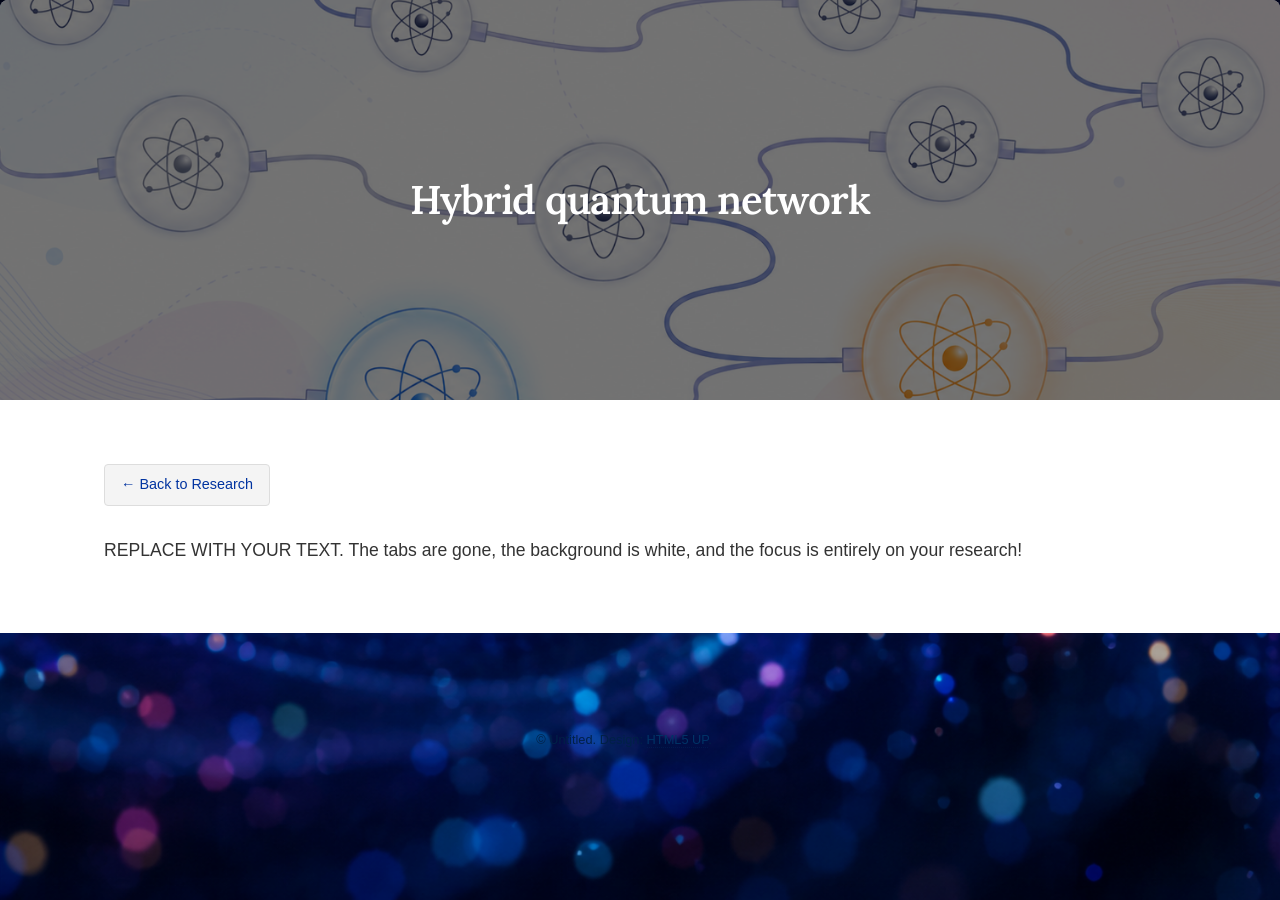
==== commit d3149a8a: "Update hybrid-network.html" ====
--- a/hybrid-network.html
+++ b/hybrid-network.html
@@ -4,60 +4,91 @@
 		<title>Research Theme - NeQsus Lab</title>
 		<meta charset="utf-8" />
 		<meta name="viewport" content="width=device-width, initial-scale=1, user-scalable=no" />
-		<link rel="stylesheet" href="assets/css/main.css?v=15" />
+		<link rel="stylesheet" href="assets/css/main.css?v=17" />
 		<noscript><link rel="stylesheet" href="assets/css/noscript.css" /></noscript>
 		<style>
-			.align-left { text-align: left !important; }
-			header.major.align-left::after { margin-left: 0 !important; }
-			
-			/* Custom Banner Image Styling */
-			.image.main {
-				margin: 0 0 3em 0;
-				padding: 0;
-				display: block;
-			}
-			.image.main img {
+			/* --- CUSTOM FULL-WIDTH BANNER --- */
+			.theme-banner {
+				position: relative;
 				width: 100%;
 				height: 400px;
-				object-fit: cover; 
-				border-radius: 4px 4px 0 0;
+				background-size: cover;
+				background-position: center;
+				display: flex;
+				align-items: center;
+				justify-content: center;
+				border-radius: 8px 8px 0 0; 
+				margin-bottom: 0;
 			}
+			
+			/* Dark overlay to make the white text pop */
+			.theme-banner::before {
+				content: '';
+				position: absolute;
+				top: 0; left: 0; right: 0; bottom: 0;
+				background: rgba(0, 0, 0, 0.55); 
+				border-radius: 8px 8px 0 0;
+			}
+			
+			/* Theme Title on the banner */
+			.theme-banner h1 {
+				position: relative;
+				color: #ffffff !important;
+				font-size: 2.5em;
+				font-weight: 600;
+				z-index: 1;
+				text-align: center;
+				padding: 0 1em;
+				margin: 0;
+			}
+
+			/* --- BACK TO RESEARCH BUTTON (SMALL BOX) --- */
+			.back-box {
+				display: inline-block;
+				background-color: #f4f4f4;
+				color: #0033a0 !important;
+				padding: 8px 16px;
+				margin-bottom: 2em;
+				border-radius: 4px;
+				text-decoration: none !important;
+				border: 1px solid #ddd;
+				font-size: 0.9em;
+				font-weight: 600;
+				transition: background-color 0.2s ease;
+			}
+			.back-box:hover {
+				background-color: #e9e9e9;
+			}
+
+			/* Clean up the main text area */
+			#main {
+				border-top-left-radius: 0;
+				border-top-right-radius: 0;
+			}
+			
+			.align-left { text-align: left !important; }
+			
 			@media screen and (max-width: 736px) {
-				.image.main img { height: 200px; }
+				.theme-banner { height: 250px; }
+				.theme-banner h1 { font-size: 1.8em; }
 			}
 		</style>
 	</head>
 	<body class="is-preload">
 
 			<div id="wrapper">
-					<header id="header" class="alt">
-						<h1 class="site-title">Quantum Network and Sensing</h1>
+			
+					<header class="theme-banner" style="background-image: url('images/Hybrid_network.png');">
+						<h1>Hybrid quantum network</h1>
 					</header>
 
-					<nav id="nav">
-						<ul>
-							<li><a href="index.html">About</a></li>
-							<li><a href="research.html" class="active">Research</a></li>
-							<li><a href="publications.html">Publications</a></li>
-							<li><a href="team.html">Team</a></li>
-							<li><a href="news.html">Updates</a></li>
-							<li><a href="opportunities.html">Opportunities</a></li>
-						</ul>
-					</nav>
-
 					<div id="main">
-							<!-- 1. CHANGE THIS IMAGE -->
-							<span class="image main"><img src="images/images/Hybrid_network.png" alt="Theme Banner" /></span>
-
-							<section class="main">
-								<header class="major align-left">
-									<!-- 2. CHANGE THIS TITLE -->
-									<h2>Hybrid quantum network</h2>
-								</header>
+							<section class="main align-left">
 								
-								<!-- 3. CHANGE THIS TEXT -->
-								<p>
-									REPLACE WITH YOUR TEXT. You can add more paragraphs here to explain the project in detail!
+								<a href="research.html" class="back-box">← Back to Research</a>
+								
+								<p style="font-size: 1.1em; line-height: 1.8;">
+									REPLACE WITH YOUR TEXT. The tabs are gone, the background is white, and the focus is entirely on your research!
 								</p>
 								
 							</section>
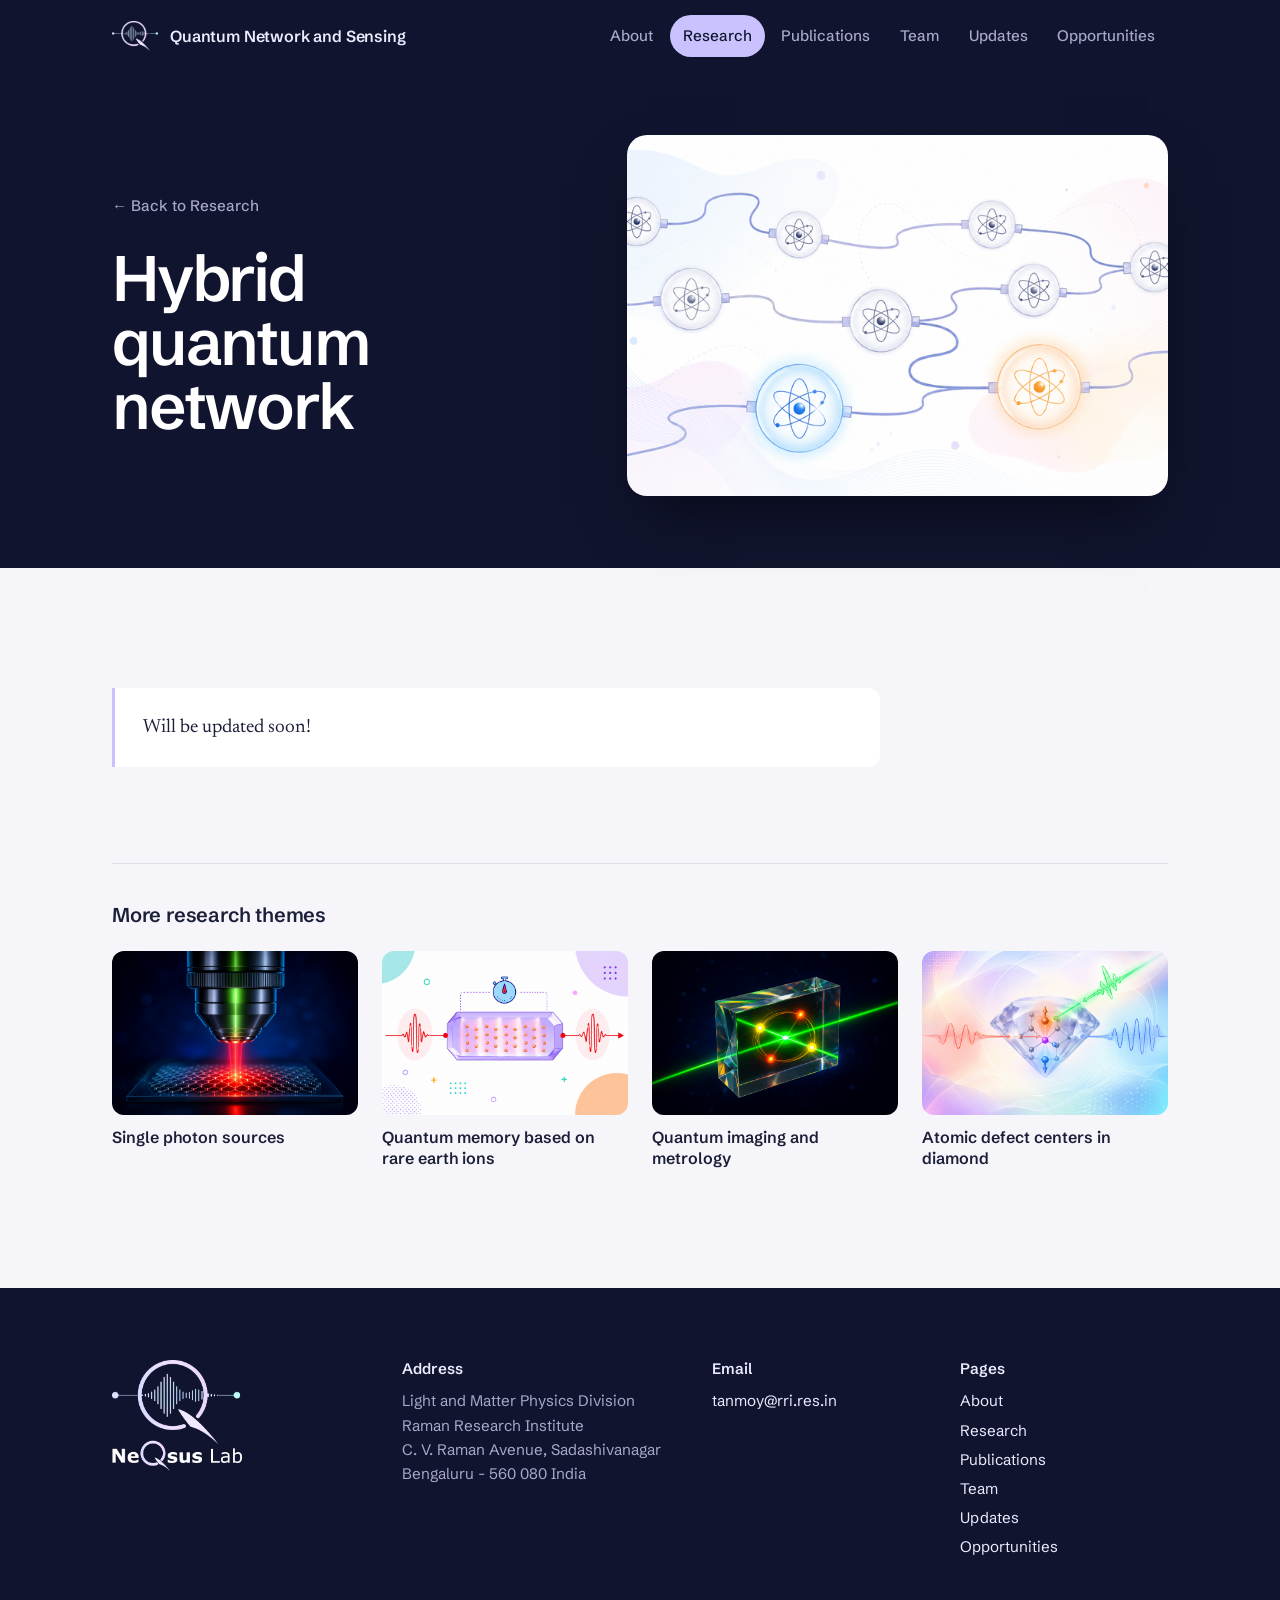
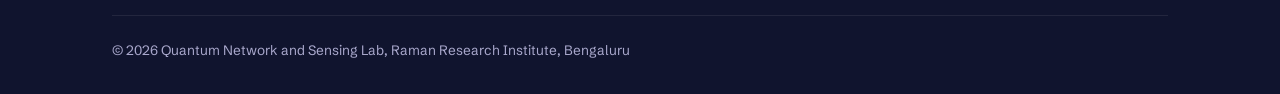
==== commit 01e54efc: "Add files via upload" ====
--- a/hybrid-network.html
+++ b/hybrid-network.html
@@ -1,111 +1,97 @@
-<!DOCTYPE HTML>
-<html>
-	<head>
-		<title>Research Theme - NeQsus Lab</title>
-		<meta charset="utf-8" />
-		<meta name="viewport" content="width=device-width, initial-scale=1, user-scalable=no" />
-		<link rel="stylesheet" href="assets/css/main.css?v=17" />
-		<noscript><link rel="stylesheet" href="assets/css/noscript.css" /></noscript>
-		<style>
-			/* --- CUSTOM FULL-WIDTH BANNER --- */
-			.theme-banner {
-				position: relative;
-				width: 100%;
-				height: 400px;
-				background-size: cover;
-				background-position: center;
-				display: flex;
-				align-items: center;
-				justify-content: center;
-				border-radius: 8px 8px 0 0; 
-				margin-bottom: 0;
-			}
-			
-			/* Dark overlay to make the white text pop */
-			.theme-banner::before {
-				content: '';
-				position: absolute;
-				top: 0; left: 0; right: 0; bottom: 0;
-				background: rgba(0, 0, 0, 0.55); 
-				border-radius: 8px 8px 0 0;
-			}
-			
-			/* Theme Title on the banner */
-			.theme-banner h1 {
-				position: relative;
-				color: #ffffff !important;
-				font-size: 2.5em;
-				font-weight: 600;
-				z-index: 1;
-				text-align: center;
-				padding: 0 1em;
-				margin: 0;
-			}
+<!DOCTYPE html>
+<html lang="en">
+<head>
+	<meta charset="utf-8" />
+	<meta name="viewport" content="width=device-width, initial-scale=1" />
+	<title>Research Theme - NeQsus Lab</title>
+	<meta name="description" content="Hybrid quantum network: research at the Quantum Network and Sensing Lab." />
+	<meta name="theme-color" content="#10142e" />
+	<link rel="icon" type="image/png" href="images/favicon.png" />
+	<link rel="preload" href="assets/fonts/schibsted-grotesk-latin-wght-normal.woff2" as="font" type="font/woff2" crossorigin />
+	<link rel="stylesheet" href="assets/css/site.css?v=1" />
+</head>
+<body>
+	<a class="skip-link" href="#main">Skip to content</a>
 
-			/* --- BACK TO RESEARCH BUTTON (SMALL BOX) --- */
-			.back-box {
-				display: inline-block;
-				background-color: #f4f4f4;
-				color: #0033a0 !important;
-				padding: 8px 16px;
-				margin-bottom: 2em;
-				border-radius: 4px;
-				text-decoration: none !important;
-				border: 1px solid #ddd;
-				font-size: 0.9em;
-				font-weight: 600;
-				transition: background-color 0.2s ease;
-			}
-			.back-box:hover {
-				background-color: #e9e9e9;
-			}
+	<header class="site-header" data-header>
+		<div class="wrap nav-bar">
+			<a class="brand" href="index.html" aria-label="Quantum Network and Sensing, home">
+				<img src="images/logo-mark.png" alt="" width="46" height="30" />
+				<span>Quantum Network and Sensing</span>
+			</a>
+			<button class="nav-toggle" type="button" aria-expanded="false" aria-controls="site-nav">
+				<span class="nav-toggle-bars" aria-hidden="true"></span>Menu
+			</button>
+			<nav id="site-nav" class="site-nav" aria-label="Main">
+				<ul>
+				<li><a href="index.html">About</a></li>
+				<li><a href="research.html" aria-current="page">Research</a></li>
+				<li><a href="publications.html">Publications</a></li>
+				<li><a href="team.html">Team</a></li>
+				<li><a href="news.html">Updates</a></li>
+				<li><a href="opportunities.html">Opportunities</a></li>
+				</ul>
+			</nav>
+		</div>
+	</header>
 
-			/* Clean up the main text area */
-			#main {
-				border-top-left-radius: 0;
-				border-top-right-radius: 0;
-			}
-			
-			.align-left { text-align: left !important; }
-			
-			@media screen and (max-width: 736px) {
-				.theme-banner { height: 250px; }
-				.theme-banner h1 { font-size: 1.8em; }
-			}
-		</style>
-	</head>
-	<body class="is-preload">
+	<main id="main">
+		<section class="theme-head">
+			<div class="wrap theme-head-grid">
+				<div>
+					<a class="back-link" href="research.html">&larr; Back to Research</a>
+					<h1>Hybrid quantum network</h1>
+				</div>
+				<figure><img src="images/Hybrid_network.png" alt="Hybrid quantum network" width="768" height="512" /></figure>
+			</div>
+		</section>
 
-			<div id="wrapper">
-			
-					<header class="theme-banner" style="background-image: url('images/Hybrid_network.png');">
-						<h1>Hybrid quantum network</h1>
-					</header>
+		<section class="section">
+			<div class="wrap">
+				<div class="soon"><p>Will be updated soon!</p></div>
+				<nav class="more-themes" aria-label="Research themes">
+					<h2>More research themes</h2>
+					<ul>
+					<li><a href="photon-sources.html"><img src="images/Photon_sources.png" alt="" width="768" height="512" loading="lazy" />Single photon sources</a></li>
+					<li><a href="quantum-memory.html"><img src="images/Q_memory.png" alt="" width="768" height="512" loading="lazy" />Quantum memory based on rare earth ions</a></li>
+					<li><a href="quantum-imaging.html"><img src="images/Imaging_metrology.png" alt="" width="768" height="512" loading="lazy" />Quantum imaging and metrology</a></li>
+					<li><a href="defect-diamond.html"><img src="images/defect_diamond.png" alt="" width="768" height="512" loading="lazy" />Atomic defect centers in diamond</a></li>
+					</ul>
+				</nav>
+			</div>
+		</section>
+	</main>
 
-					<div id="main">
-							<section class="main align-left">
-								
-								<a href="research.html" class="back-box">← Back to Research</a>
-								
-								<p style="font-size: 1.1em; line-height: 1.8;">
-									REPLACE WITH YOUR TEXT. The tabs are gone, the background is white, and the focus is entirely on your research!
-								</p>
-								
-							</section>
-					</div>
+	<footer class="site-footer">
+		<div class="wrap footer-grid">
+			<div>
+				<img class="footer-logo" src="images/logo.png" alt="NeQsus Lab" width="130" height="110" loading="lazy" />
+			</div>
+			<div>
+				<h2 class="footer-h">Address</h2>
+				<p>Light and Matter Physics Division<br />Raman Research Institute<br />C. V. Raman Avenue, Sadashivanagar<br />Bengaluru - 560 080 India</p>
+			</div>
+			<div>
+				<h2 class="footer-h">Email</h2>
+				<p><a href="mailto:tanmoy@rri.res.in">tanmoy@rri.res.in</a></p>
+			</div>
+			<nav aria-label="Footer">
+				<h2 class="footer-h">Pages</h2>
+				<ul class="footer-links">
+					<li><a href="index.html">About</a></li>
+					<li><a href="research.html">Research</a></li>
+					<li><a href="publications.html">Publications</a></li>
+					<li><a href="team.html">Team</a></li>
+					<li><a href="news.html">Updates</a></li>
+					<li><a href="opportunities.html">Opportunities</a></li>
+				</ul>
+			</nav>
+		</div>
+		<div class="wrap footer-base">
+			<p>&copy; <span data-year>2026</span> Quantum Network and Sensing Lab, Raman Research Institute, Bengaluru</p>
+		</div>
+	</footer>
 
-					<footer id="footer">
-						<p class="copyright">&copy; Untitled. Design: <a href="https://html5up.net">HTML5 UP</a>.</p>
-					</footer>
-			</div>
-
-			<script src="assets/js/jquery.min.js"></script>
-			<script src="assets/js/jquery.scrollex.min.js"></script>
-			<script src="assets/js/jquery.scrolly.min.js"></script>
-			<script src="assets/js/browser.min.js"></script>
-			<script src="assets/js/breakpoints.min.js"></script>
-			<script src="assets/js/util.js"></script>
-			<script src="assets/js/main.js"></script>
-
-	</body>
+	<script src="assets/js/site.js?v=1"></script>
+</body>
 </html>
--- a/assets/css/site.css
+++ b/assets/css/site.css
@@ -0,0 +1,809 @@
+/* =========================================================
+   Quantum Network and Sensing Lab — site stylesheet
+   Colours are taken from the NeQsus Lab logo.
+   ========================================================= */
+
+/* ---------- Fonts (self-hosted, SIL Open Font License) ---------- */
+
+@font-face {
+	font-family: "Newsreader";
+	font-style: normal;
+	font-weight: 200 800;
+	font-display: swap;
+	src: url("../fonts/newsreader-latin-opsz-normal.woff2") format("woff2");
+	unicode-range: U+0000-00FF,U+0131,U+0152-0153,U+02BB-02BC,U+02C6,U+02DA,U+02DC,U+0304,U+0308,U+0329,U+2000-206F,U+20AC,U+2122,U+2191,U+2193,U+2212,U+2215,U+FEFF,U+FFFD;
+}
+@font-face {
+	font-family: "Newsreader";
+	font-style: italic;
+	font-weight: 200 800;
+	font-display: swap;
+	src: url("../fonts/newsreader-latin-opsz-italic.woff2") format("woff2");
+	unicode-range: U+0000-00FF,U+0131,U+0152-0153,U+02BB-02BC,U+02C6,U+02DA,U+02DC,U+0304,U+0308,U+0329,U+2000-206F,U+20AC,U+2122,U+2191,U+2193,U+2212,U+2215,U+FEFF,U+FFFD;
+}
+@font-face {
+	font-family: "Schibsted Grotesk";
+	font-style: normal;
+	font-weight: 400 900;
+	font-display: swap;
+	src: url("../fonts/schibsted-grotesk-latin-wght-normal.woff2") format("woff2");
+	unicode-range: U+0000-00FF,U+0131,U+0152-0153,U+02BB-02BC,U+02C6,U+02DA,U+02DC,U+0304,U+0308,U+0329,U+2000-206F,U+20AC,U+2122,U+2191,U+2193,U+2212,U+2215,U+FEFF,U+FFFD;
+}
+@font-face {
+	font-family: "Newsreader";
+	font-style: normal;
+	font-weight: 200 800;
+	font-display: swap;
+	src: url("../fonts/newsreader-latin-ext-opsz-normal.woff2") format("woff2");
+	unicode-range: U+0100-02BA,U+02BD-02C5,U+02C7-02CC,U+02CE-02D7,U+02DD-02FF,U+0304,U+0308,U+0329,U+1D00-1DBF,U+1E00-1E9F,U+1EF2-1EFF,U+2020,U+20A0-20AB,U+20AD-20C0,U+2113,U+2C60-2C7F,U+A720-A7FF;
+}
+@font-face {
+	font-family: "Newsreader";
+	font-style: italic;
+	font-weight: 200 800;
+	font-display: swap;
+	src: url("../fonts/newsreader-latin-ext-opsz-italic.woff2") format("woff2");
+	unicode-range: U+0100-02BA,U+02BD-02C5,U+02C7-02CC,U+02CE-02D7,U+02DD-02FF,U+0304,U+0308,U+0329,U+1D00-1DBF,U+1E00-1E9F,U+1EF2-1EFF,U+2020,U+20A0-20AB,U+20AD-20C0,U+2113,U+2C60-2C7F,U+A720-A7FF;
+}
+@font-face {
+	font-family: "Schibsted Grotesk";
+	font-style: normal;
+	font-weight: 400 900;
+	font-display: swap;
+	src: url("../fonts/schibsted-grotesk-latin-ext-wght-normal.woff2") format("woff2");
+	unicode-range: U+0100-02BA,U+02BD-02C5,U+02C7-02CC,U+02CE-02D7,U+02DD-02FF,U+0304,U+0308,U+0329,U+1D00-1DBF,U+1E00-1E9F,U+1EF2-1EFF,U+2020,U+20A0-20AB,U+20AD-20C0,U+2113,U+2C60-2C7F,U+A720-A7FF;
+}
+
+:root {
+	--night: #10142e;
+	--night-2: #1a1f45;
+	--paper: #f6f6fa;
+	--surface: #ffffff;
+	--ink: #1c1f3a;
+	--muted: #5d6180;
+	--rule: #dfdfeb;
+	--violet: #5b4bd1;
+	--violet-deep: #4334b5;
+	--lavender: #c9c2ff;
+	--cyan: #7fe0ec;
+	--on-night: #eceaff;
+	--on-night-muted: #a9a8cc;
+
+	--sans: "Schibsted Grotesk", "Helvetica Neue", Arial, sans-serif;
+	--serif: "Newsreader", Georgia, "Times New Roman", serif;
+
+	--wrap: 72rem;
+	--gutter: clamp(1.25rem, 4vw, 3rem);
+	--nav-h: 4.5rem;
+}
+
+/* ---------- Base ---------- */
+
+*,
+*::before,
+*::after { box-sizing: border-box; }
+
+html { -webkit-text-size-adjust: 100%; scroll-padding-top: calc(var(--nav-h) + 1rem); }
+
+body {
+	margin: 0;
+	background: var(--paper);
+	color: var(--ink);
+	font-family: var(--serif);
+	font-size: 1.125rem;
+	line-height: 1.65;
+	font-optical-sizing: auto;
+	-webkit-font-smoothing: antialiased;
+	text-rendering: optimizeLegibility;
+}
+
+img { display: block; max-width: 100%; height: auto; }
+
+h1, h2, h3, h4 {
+	font-family: var(--sans);
+	font-weight: 600;
+	line-height: 1.12;
+	letter-spacing: -0.02em;
+	margin: 0 0 0.6em;
+	color: var(--ink);
+}
+
+h2 { font-size: clamp(1.75rem, 1.2rem + 1.8vw, 2.5rem); }
+h3 { font-size: 1.375rem; letter-spacing: -0.01em; }
+
+p { margin: 0 0 1.1em; }
+
+a { color: var(--violet); text-decoration-thickness: 1px; text-underline-offset: 0.18em; }
+a:hover { color: var(--violet-deep); }
+
+:focus-visible { outline: 2px solid var(--cyan); outline-offset: 3px; border-radius: 4px; }
+
+.wrap {
+	width: 100%;
+	max-width: var(--wrap);
+	margin-inline: auto;
+	padding-inline: var(--gutter);
+}
+
+.visually-hidden {
+	position: absolute !important;
+	width: 1px; height: 1px;
+	overflow: hidden;
+	clip: rect(0 0 0 0);
+	white-space: nowrap;
+}
+
+.skip-link {
+	position: absolute;
+	left: 1rem; top: -3rem;
+	z-index: 100;
+	padding: 0.5rem 1rem;
+	background: var(--lavender);
+	color: var(--night);
+	font-family: var(--sans);
+	border-radius: 6px;
+}
+.skip-link:focus { top: 1rem; }
+
+/* ---------- Buttons ---------- */
+
+.btn {
+	display: inline-flex;
+	align-items: center;
+	gap: 0.5em;
+	padding: 0.8em 1.4em;
+	border-radius: 999px;
+	border: 1px solid transparent;
+	font-family: var(--sans);
+	font-size: 0.95rem;
+	font-weight: 600;
+	line-height: 1;
+	text-decoration: none;
+	transition: background-color 0.2s, color 0.2s, border-color 0.2s;
+}
+.btn-light { background: var(--lavender); color: var(--night); }
+.btn-light:hover { background: #ffffff; color: var(--night); }
+.btn-outline { border-color: rgba(236, 234, 255, 0.45); color: var(--on-night); }
+.btn-outline:hover { border-color: var(--on-night); color: #ffffff; }
+.btn-solid { background: var(--violet); color: #ffffff; }
+.btn-solid:hover { background: var(--violet-deep); color: #ffffff; }
+
+/* ---------- Header & navigation ---------- */
+
+.site-header {
+	position: fixed;
+	inset: 0 0 auto 0;
+	z-index: 50;
+	height: var(--nav-h);
+	color: var(--on-night);
+	transition: background-color 0.3s, box-shadow 0.3s;
+}
+.site-header.is-stuck {
+	background: rgba(16, 20, 46, 0.88);
+	-webkit-backdrop-filter: blur(14px);
+	backdrop-filter: blur(14px);
+	box-shadow: 0 1px 0 rgba(255, 255, 255, 0.07);
+}
+
+.nav-bar {
+	height: 100%;
+	display: flex;
+	align-items: center;
+	justify-content: space-between;
+	gap: 2rem;
+}
+
+.brand {
+	display: flex;
+	align-items: center;
+	gap: 0.75rem;
+	color: var(--on-night);
+	text-decoration: none;
+	font-family: var(--sans);
+	font-weight: 600;
+	font-size: 1rem;
+	letter-spacing: -0.01em;
+	white-space: nowrap;
+}
+.brand:hover { color: #ffffff; }
+.brand img { width: 46px; height: auto; }
+
+.site-nav ul {
+	display: flex;
+	gap: 0.25rem;
+	margin: 0;
+	padding: 0;
+	list-style: none;
+}
+.site-nav a {
+	display: block;
+	padding: 0.5rem 0.8rem;
+	border-radius: 999px;
+	color: var(--on-night-muted);
+	font-family: var(--sans);
+	font-size: 0.95rem;
+	font-weight: 500;
+	text-decoration: none;
+	transition: color 0.2s, background-color 0.2s;
+}
+.site-nav a:hover { color: #ffffff; }
+.site-nav a[aria-current="page"] {
+	color: var(--night);
+	background: var(--lavender);
+}
+
+.nav-toggle {
+	display: none;
+	align-items: center;
+	gap: 0.6rem;
+	padding: 0.5rem 0.9rem;
+	border: 1px solid rgba(236, 234, 255, 0.35);
+	border-radius: 999px;
+	background: transparent;
+	color: var(--on-night);
+	font: 500 0.95rem var(--sans);
+	cursor: pointer;
+}
+.nav-toggle-bars,
+.nav-toggle-bars::before {
+	display: block;
+	width: 16px;
+	height: 1.5px;
+	background: currentColor;
+	transition: transform 0.25s;
+}
+.nav-toggle-bars { position: relative; transform: translateY(-3px); }
+.nav-toggle-bars::before { content: ""; position: absolute; top: 6px; }
+.nav-toggle[aria-expanded="true"] .nav-toggle-bars { transform: translateY(0) rotate(45deg); }
+.nav-toggle[aria-expanded="true"] .nav-toggle-bars::before { top: 0; transform: rotate(-90deg); }
+
+@media (max-width: 980px) {
+	.nav-toggle { display: inline-flex; }
+	.site-nav {
+		position: absolute;
+		top: var(--nav-h);
+		left: 0; right: 0;
+		background: var(--night);
+		border-top: 1px solid rgba(255, 255, 255, 0.08);
+		padding: 0.75rem var(--gutter) 1.5rem;
+		display: none;
+	}
+	.site-nav.is-open { display: block; }
+	.site-nav ul { flex-direction: column; gap: 0.15rem; }
+	.site-nav a { font-size: 1.15rem; padding: 0.7rem 1rem; }
+	.site-header.menu-open { background: var(--night); }
+}
+
+/* ---------- Interference canvas ---------- */
+
+.fringes {
+	position: absolute;
+	inset: 0;
+	width: 100%;
+	height: 100%;
+	display: block;
+}
+
+/* ---------- Home hero ---------- */
+
+.hero {
+	position: relative;
+	min-height: max(36rem, 92vh);
+	display: flex;
+	align-items: flex-end;
+	background: var(--night);
+	color: var(--on-night);
+	overflow: hidden;
+	isolation: isolate;
+}
+.hero::after {
+	content: "";
+	position: absolute;
+	inset: 0;
+	z-index: 0;
+	pointer-events: none;
+	background:
+		linear-gradient(90deg, rgba(16, 20, 46, 0.92) 0%, rgba(16, 20, 46, 0.7) 38%, rgba(16, 20, 46, 0) 70%),
+		linear-gradient(0deg, rgba(16, 20, 46, 0.95) 0%, rgba(16, 20, 46, 0) 45%);
+}
+.hero-inner {
+	position: relative;
+	z-index: 1;
+	padding-top: calc(var(--nav-h) + 4rem);
+	padding-bottom: clamp(3rem, 8vh, 6rem);
+}
+.hero h1 {
+	max-width: 11ch;
+	margin: 0 0 1.75rem;
+	color: #ffffff;
+	font-size: clamp(3.1rem, 1.4rem + 7.2vw, 7.5rem);
+	font-weight: 600;
+	line-height: 0.94;
+	letter-spacing: -0.045em;
+}
+.hero-sub {
+	max-width: 34ch;
+	margin: 0 0 2.25rem;
+	color: var(--on-night);
+	font-size: clamp(1.15rem, 1rem + 0.5vw, 1.4rem);
+	line-height: 1.45;
+}
+.hero-actions { display: flex; flex-wrap: wrap; gap: 0.75rem; }
+
+.hero-legend {
+	position: absolute;
+	right: var(--gutter);
+	bottom: 1.5rem;
+	z-index: 1;
+	max-width: 22rem;
+	margin: 0;
+	color: var(--on-night-muted);
+	font-family: var(--sans);
+	font-size: 0.8rem;
+	line-height: 1.4;
+	text-align: right;
+}
+
+/* ---------- Inner page header ---------- */
+
+.page-head {
+	position: relative;
+	background: var(--night);
+	color: var(--on-night);
+	overflow: hidden;
+	isolation: isolate;
+}
+.page-head::after {
+	content: "";
+	position: absolute;
+	inset: 0;
+	z-index: 0;
+	background: linear-gradient(90deg, rgba(16, 20, 46, 0.94) 0%, rgba(16, 20, 46, 0.72) 45%, rgba(16, 20, 46, 0.25) 100%);
+}
+.page-head-inner {
+	position: relative;
+	z-index: 1;
+	padding-top: calc(var(--nav-h) + clamp(3rem, 9vh, 5.5rem));
+	padding-bottom: clamp(2.5rem, 7vh, 4.5rem);
+}
+.page-head h1 {
+	max-width: 18ch;
+	margin: 0;
+	color: #ffffff;
+	font-size: clamp(2.4rem, 1.4rem + 4vw, 4.25rem);
+	line-height: 1;
+	letter-spacing: -0.035em;
+}
+.page-head-note {
+	margin: 1rem 0 0;
+	color: var(--on-night-muted);
+	font-family: var(--sans);
+	font-size: 1rem;
+}
+
+/* ---------- Sections ---------- */
+
+.section { padding-block: clamp(4rem, 10vw, 7.5rem); }
+.section + .section { padding-top: 0; }
+
+.lead {
+	font-size: clamp(1.25rem, 1.05rem + 0.6vw, 1.5rem);
+	line-height: 1.55;
+	max-width: 36em;
+}
+
+/* Home: about */
+
+.about {
+	display: grid;
+	grid-template-columns: minmax(0, 7fr) minmax(0, 5fr);
+	gap: clamp(2.5rem, 6vw, 6rem);
+	align-items: center;
+}
+.about h2 { max-width: 16ch; }
+
+.ringed {
+	position: relative;
+	width: min(100%, 26rem);
+	aspect-ratio: 1;
+	margin-inline: auto;
+	border-radius: 50%;
+	box-shadow:
+		0 0 0 14px var(--paper),
+		0 0 0 15px var(--lavender),
+		0 0 0 34px var(--paper),
+		0 0 0 35px #e3e0fb,
+		0 0 0 58px var(--paper),
+		0 0 0 59px #ecebf8;
+}
+.ringed img {
+	width: 100%;
+	height: 100%;
+	object-fit: cover;
+	border-radius: 50%;
+}
+
+/* Home: institute + contact */
+
+.split {
+	display: grid;
+	grid-template-columns: 1fr 1fr;
+	border-top: 1px solid var(--rule);
+}
+.split > div { padding-top: 3rem; }
+.split > div + div {
+	padding-left: clamp(2rem, 5vw, 4.5rem);
+	border-left: 1px solid var(--rule);
+}
+.split > div:first-child { padding-right: clamp(2rem, 5vw, 4.5rem); }
+.split h2 { font-size: clamp(1.5rem, 1.2rem + 1vw, 1.9rem); }
+
+.institute { display: flex; gap: 1.75rem; align-items: flex-start; }
+.institute-logo { width: 64px; flex-shrink: 0; margin-top: 0.2rem; }
+
+.contact-name { margin-bottom: 1.5rem; line-height: 1.5; }
+.contact-name strong { font-family: var(--sans); font-weight: 600; font-size: 1.15rem; }
+
+.contact-list {
+	display: grid;
+	grid-template-columns: max-content 1fr;
+	gap: 0.85rem 1.75rem;
+	margin: 0;
+}
+.contact-list dt {
+	font-family: var(--sans);
+	font-size: 0.95rem;
+	font-weight: 600;
+	color: var(--muted);
+	padding-top: 0.15em;
+}
+.contact-list dd { margin: 0; }
+
+/* ---------- Research list ---------- */
+
+.themes { display: grid; gap: clamp(4rem, 9vw, 7rem); }
+
+.theme {
+	display: grid;
+	grid-template-columns: minmax(0, 6fr) minmax(0, 5fr);
+	gap: clamp(2rem, 5vw, 4.5rem);
+	align-items: center;
+}
+.theme:nth-child(even) .theme-media { order: 2; }
+
+.theme-media {
+	display: block;
+	overflow: hidden;
+	border-radius: 20px;
+	background: var(--night-2);
+	aspect-ratio: 3 / 2;
+}
+.theme-media img {
+	width: 100%;
+	height: 100%;
+	object-fit: cover;
+	transition: transform 0.6s cubic-bezier(0.2, 0.7, 0.2, 1);
+}
+.theme-media:hover img,
+.theme-media:focus-visible img { transform: scale(1.04); }
+
+.theme h2 { font-size: clamp(1.6rem, 1.2rem + 1.3vw, 2.2rem); }
+.theme h2 a { color: var(--ink); text-decoration: none; }
+.theme h2 a:hover { color: var(--violet); }
+
+.text-link {
+	font-family: var(--sans);
+	font-weight: 600;
+	font-size: 0.98rem;
+	text-decoration: none;
+	border-bottom: 1.5px solid currentColor;
+	padding-bottom: 2px;
+}
+
+/* ---------- Theme detail pages ---------- */
+
+.theme-head {
+	position: relative;
+	background: var(--night);
+	color: var(--on-night);
+	padding-top: calc(var(--nav-h) + clamp(2.5rem, 7vh, 4.5rem));
+	padding-bottom: clamp(3rem, 8vh, 5rem);
+}
+.theme-head-grid {
+	display: grid;
+	grid-template-columns: minmax(0, 5fr) minmax(0, 6fr);
+	gap: clamp(2rem, 5vw, 4.5rem);
+	align-items: center;
+}
+.theme-head h1 {
+	margin: 0;
+	color: #ffffff;
+	font-size: clamp(2.4rem, 1.4rem + 3.6vw, 4rem);
+	line-height: 1;
+	letter-spacing: -0.035em;
+}
+.theme-head figure {
+	margin: 0;
+	border-radius: 20px;
+	overflow: hidden;
+	aspect-ratio: 3 / 2;
+	box-shadow: 0 30px 60px -20px rgba(0, 0, 0, 0.55);
+}
+.theme-head figure img { width: 100%; height: 100%; object-fit: cover; }
+
+.back-link {
+	display: inline-flex;
+	margin-bottom: 1.75rem;
+	color: var(--on-night-muted);
+	font-family: var(--sans);
+	font-size: 0.95rem;
+	font-weight: 500;
+	text-decoration: none;
+}
+.back-link:hover { color: #ffffff; }
+
+.prose { max-width: 40em; }
+.prose p { font-size: 1.2rem; line-height: 1.75; }
+
+.soon {
+	max-width: 40em;
+	padding: 1.5rem 1.75rem;
+	border-left: 3px solid var(--lavender);
+	background: var(--surface);
+	border-radius: 0 12px 12px 0;
+	font-size: 1.2rem;
+}
+.soon p { margin: 0; }
+
+.more-themes {
+	margin-top: clamp(4rem, 8vw, 6rem);
+	padding-top: 2.5rem;
+	border-top: 1px solid var(--rule);
+}
+.more-themes h2 { font-size: 1.25rem; letter-spacing: -0.01em; margin-bottom: 1.5rem; }
+.more-themes ul {
+	display: grid;
+	grid-template-columns: repeat(4, minmax(0, 1fr));
+	gap: 1.5rem;
+	margin: 0;
+	padding: 0;
+	list-style: none;
+}
+.more-themes a {
+	display: block;
+	color: var(--ink);
+	text-decoration: none;
+	font-family: var(--sans);
+	font-weight: 600;
+	font-size: 1rem;
+	line-height: 1.3;
+}
+.more-themes a:hover { color: var(--violet); }
+.more-themes img {
+	width: 100%;
+	aspect-ratio: 3 / 2;
+	object-fit: cover;
+	border-radius: 12px;
+	margin-bottom: 0.75rem;
+}
+
+/* ---------- Publications ---------- */
+
+.pubs {
+	margin: 0;
+	padding: 0;
+	list-style: none;
+	border-top: 1px solid var(--rule);
+}
+.pub {
+	display: grid;
+	grid-template-columns: 6.5rem minmax(0, 1fr);
+	gap: 1.5rem;
+	padding: 1.9rem 0;
+	border-bottom: 1px solid var(--rule);
+}
+.pub-year {
+	font-family: var(--sans);
+	font-size: 1.35rem;
+	font-weight: 500;
+	letter-spacing: -0.02em;
+	color: var(--violet);
+	font-variant-numeric: tabular-nums;
+	line-height: 1.3;
+}
+.pub-year.is-repeat { color: #b9b7d8; }
+.pub-title {
+	display: inline;
+	font-family: var(--sans);
+	font-size: 1.2rem;
+	font-weight: 600;
+	line-height: 1.35;
+	letter-spacing: -0.01em;
+	color: var(--ink);
+	text-decoration: none;
+	background-image: linear-gradient(var(--lavender), var(--lavender));
+	background-size: 0% 2px;
+	background-position: 0 100%;
+	background-repeat: no-repeat;
+	transition: background-size 0.3s, color 0.2s;
+}
+.pub-title:hover { color: var(--violet-deep); background-size: 100% 2px; }
+.pub-authors { margin: 0.55rem 0 0.15rem; color: var(--ink); font-size: 1.05rem; }
+.pub-authors strong { font-weight: 600; }
+.pub-journal { margin: 0; color: var(--muted); font-style: italic; font-size: 1.05rem; }
+.pub-badge {
+	display: inline-block;
+	margin-top: 0.8rem;
+	padding: 0.3em 0.8em;
+	border-radius: 999px;
+	background: #ebe8ff;
+	color: var(--violet-deep);
+	font-family: var(--sans);
+	font-size: 0.82rem;
+	font-weight: 600;
+}
+.pub-note {
+	margin: 0.8rem 0 0;
+	padding-left: 0.9rem;
+	border-left: 2px solid var(--cyan);
+	color: var(--muted);
+	font-size: 0.98rem;
+	line-height: 1.55;
+}
+
+/* ---------- Team ---------- */
+
+.pi {
+	display: grid;
+	grid-template-columns: minmax(0, 5fr) minmax(0, 7fr);
+	gap: clamp(2rem, 5vw, 4.5rem);
+	align-items: start;
+}
+.pi-photo { border-radius: 20px; width: 100%; }
+.pi h3 { font-size: clamp(1.8rem, 1.4rem + 1.4vw, 2.5rem); letter-spacing: -0.03em; margin-bottom: 0.4rem; }
+.pi-role { color: var(--muted); font-family: var(--sans); font-size: 1.05rem; line-height: 1.5; margin-bottom: 1.75rem; }
+.pi-bio { hyphens: auto; }
+
+.team-block-title { margin-bottom: 2rem; }
+.section-rule { border: 0; border-top: 1px solid var(--rule); margin: clamp(4rem, 8vw, 6rem) 0; }
+
+.slots {
+	display: grid;
+	grid-template-columns: repeat(4, minmax(0, 1fr));
+	gap: 1.25rem;
+}
+.slot {
+	padding: 2rem 1.5rem 1.75rem;
+	border: 1.5px dashed #c6c3e6;
+	border-radius: 20px;
+	text-align: center;
+}
+.slot img {
+	width: 96px;
+	height: 96px;
+	margin: 0 auto 1.25rem;
+	border-radius: 50%;
+	object-fit: cover;
+	box-shadow: 0 0 0 6px var(--paper), 0 0 0 7px #d9d6f3;
+}
+.slot h3 { font-size: 1.2rem; margin-bottom: 0.35rem; }
+.slot-role { font-family: var(--sans); font-weight: 600; color: var(--violet); font-size: 0.98rem; margin-bottom: 0.9rem; }
+.slot p:last-child { margin: 0; font-size: 1rem; color: var(--muted); }
+
+/* ---------- Updates ---------- */
+
+.timeline {
+	position: relative;
+	max-width: 40em;
+	padding-left: 2.25rem;
+}
+.timeline::before {
+	content: "";
+	position: absolute;
+	left: 7px; top: 0.6rem; bottom: -3rem;
+	width: 2px;
+	background: linear-gradient(var(--lavender), rgba(201, 194, 255, 0));
+}
+.timeline-item { position: relative; font-size: 1.2rem; }
+.timeline-item::before {
+	content: "";
+	position: absolute;
+	left: -2.25rem; top: 0.45rem;
+	width: 16px; height: 16px;
+	border-radius: 50%;
+	background: var(--paper);
+	border: 2px solid var(--violet);
+}
+
+/* ---------- Opportunities ---------- */
+
+.openings {
+	max-width: 46em;
+	margin: 0;
+	padding: 0;
+	list-style: none;
+	border-top: 1px solid var(--rule);
+}
+.openings li {
+	position: relative;
+	padding: 2rem 0 2rem 3rem;
+	border-bottom: 1px solid var(--rule);
+	font-size: 1.2rem;
+	line-height: 1.7;
+}
+.openings li::before {
+	content: "";
+	position: absolute;
+	left: 0; top: 2.45rem;
+	width: 18px; height: 18px;
+	border-radius: 50%;
+	border: 2px solid var(--violet);
+	box-shadow: inset 0 0 0 4px var(--paper), inset 0 0 0 9px var(--lavender);
+}
+.openings a { font-weight: 600; }
+
+/* ---------- Footer ---------- */
+
+.site-footer {
+	background: var(--night);
+	color: var(--on-night-muted);
+	font-family: var(--sans);
+	font-size: 0.95rem;
+	line-height: 1.6;
+}
+.footer-grid {
+	display: grid;
+	grid-template-columns: 1.2fr 1.3fr 1fr 1fr;
+	gap: 2.5rem;
+	padding-top: 4.5rem;
+	padding-bottom: 3.5rem;
+}
+.footer-logo { width: 130px; }
+.footer-h {
+	margin: 0 0 0.75rem;
+	color: var(--on-night);
+	font-size: 0.95rem;
+	font-weight: 600;
+	letter-spacing: 0;
+}
+.site-footer p { margin: 0; }
+.site-footer a { color: var(--on-night); text-decoration: none; }
+.site-footer a:hover { color: var(--cyan); }
+.footer-links { margin: 0; padding: 0; list-style: none; display: grid; gap: 0.3rem; }
+.footer-base { padding-bottom: 2rem; font-size: 0.85rem; }
+.footer-base p { padding-top: 1.5rem; border-top: 1px solid rgba(255, 255, 255, 0.08); }
+
+/* ---------- Responsive ---------- */
+
+@media (max-width: 980px) {
+	.about,
+	.theme,
+	.pi,
+	.theme-head-grid { grid-template-columns: 1fr; }
+	.theme:nth-child(even) .theme-media { order: 0; }
+	.ringed { width: min(80%, 22rem); margin-block: 2rem; }
+	.slots { grid-template-columns: repeat(2, minmax(0, 1fr)); }
+	.more-themes ul { grid-template-columns: repeat(2, minmax(0, 1fr)); }
+	.footer-grid { grid-template-columns: 1fr 1fr; }
+	.pi-photo { max-width: 26rem; }
+	.hero-legend { display: none; }
+}
+
+@media (max-width: 736px) {
+	body { font-size: 1.0625rem; }
+	.brand span { display: none; }
+	.split { grid-template-columns: 1fr; }
+	.split > div:first-child { padding-right: 0; }
+	.split > div + div { padding-left: 0; border-left: 0; border-top: 1px solid var(--rule); margin-top: 3rem; }
+	.institute { flex-direction: column; gap: 1rem; }
+	.pub { grid-template-columns: 1fr; gap: 0.35rem; }
+	.pub-year.is-repeat { display: none; }
+	.slots { grid-template-columns: 1fr; }
+	.footer-grid { grid-template-columns: 1fr; gap: 2rem; }
+	.openings li { padding-left: 2.25rem; font-size: 1.1rem; }
+	.prose p, .soon, .timeline-item { font-size: 1.1rem; }
+}
+
+@media (prefers-reduced-motion: reduce) {
+	*, *::before, *::after { transition: none !important; animation: none !important; }
+}
